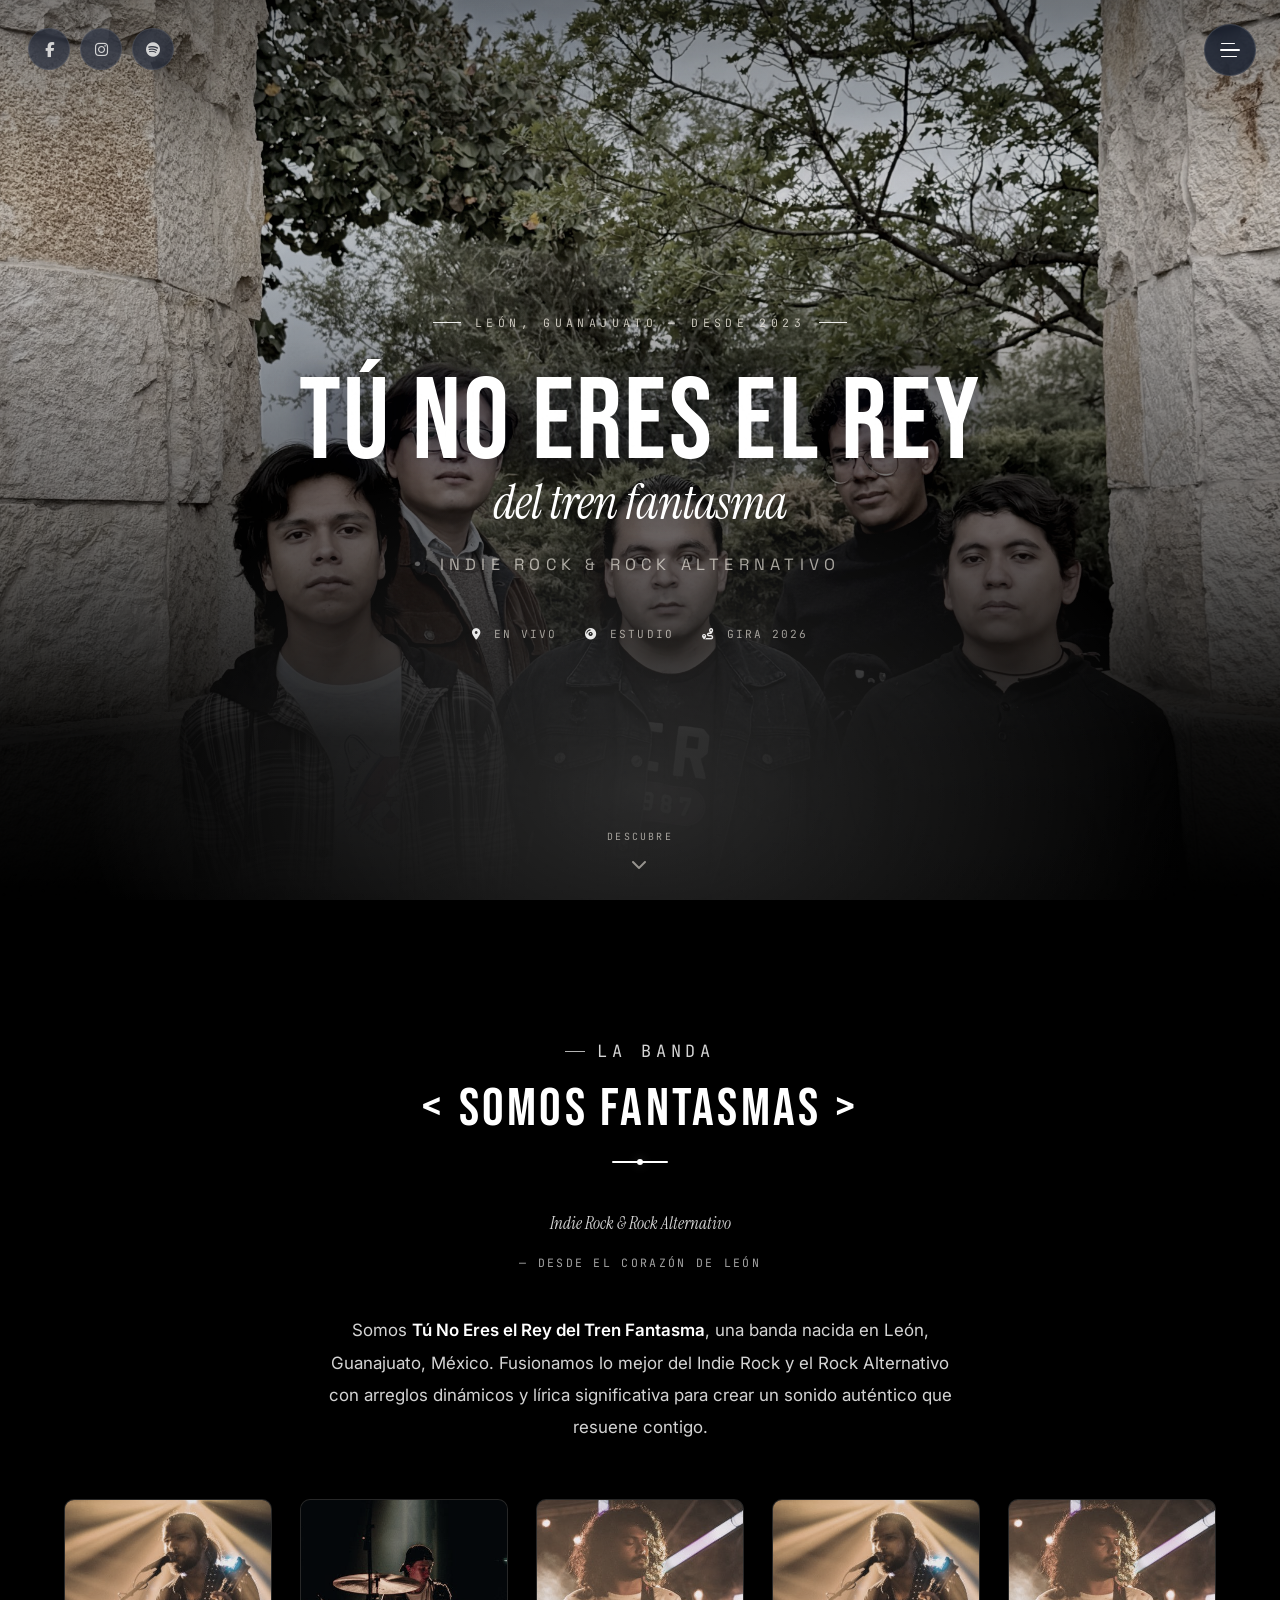
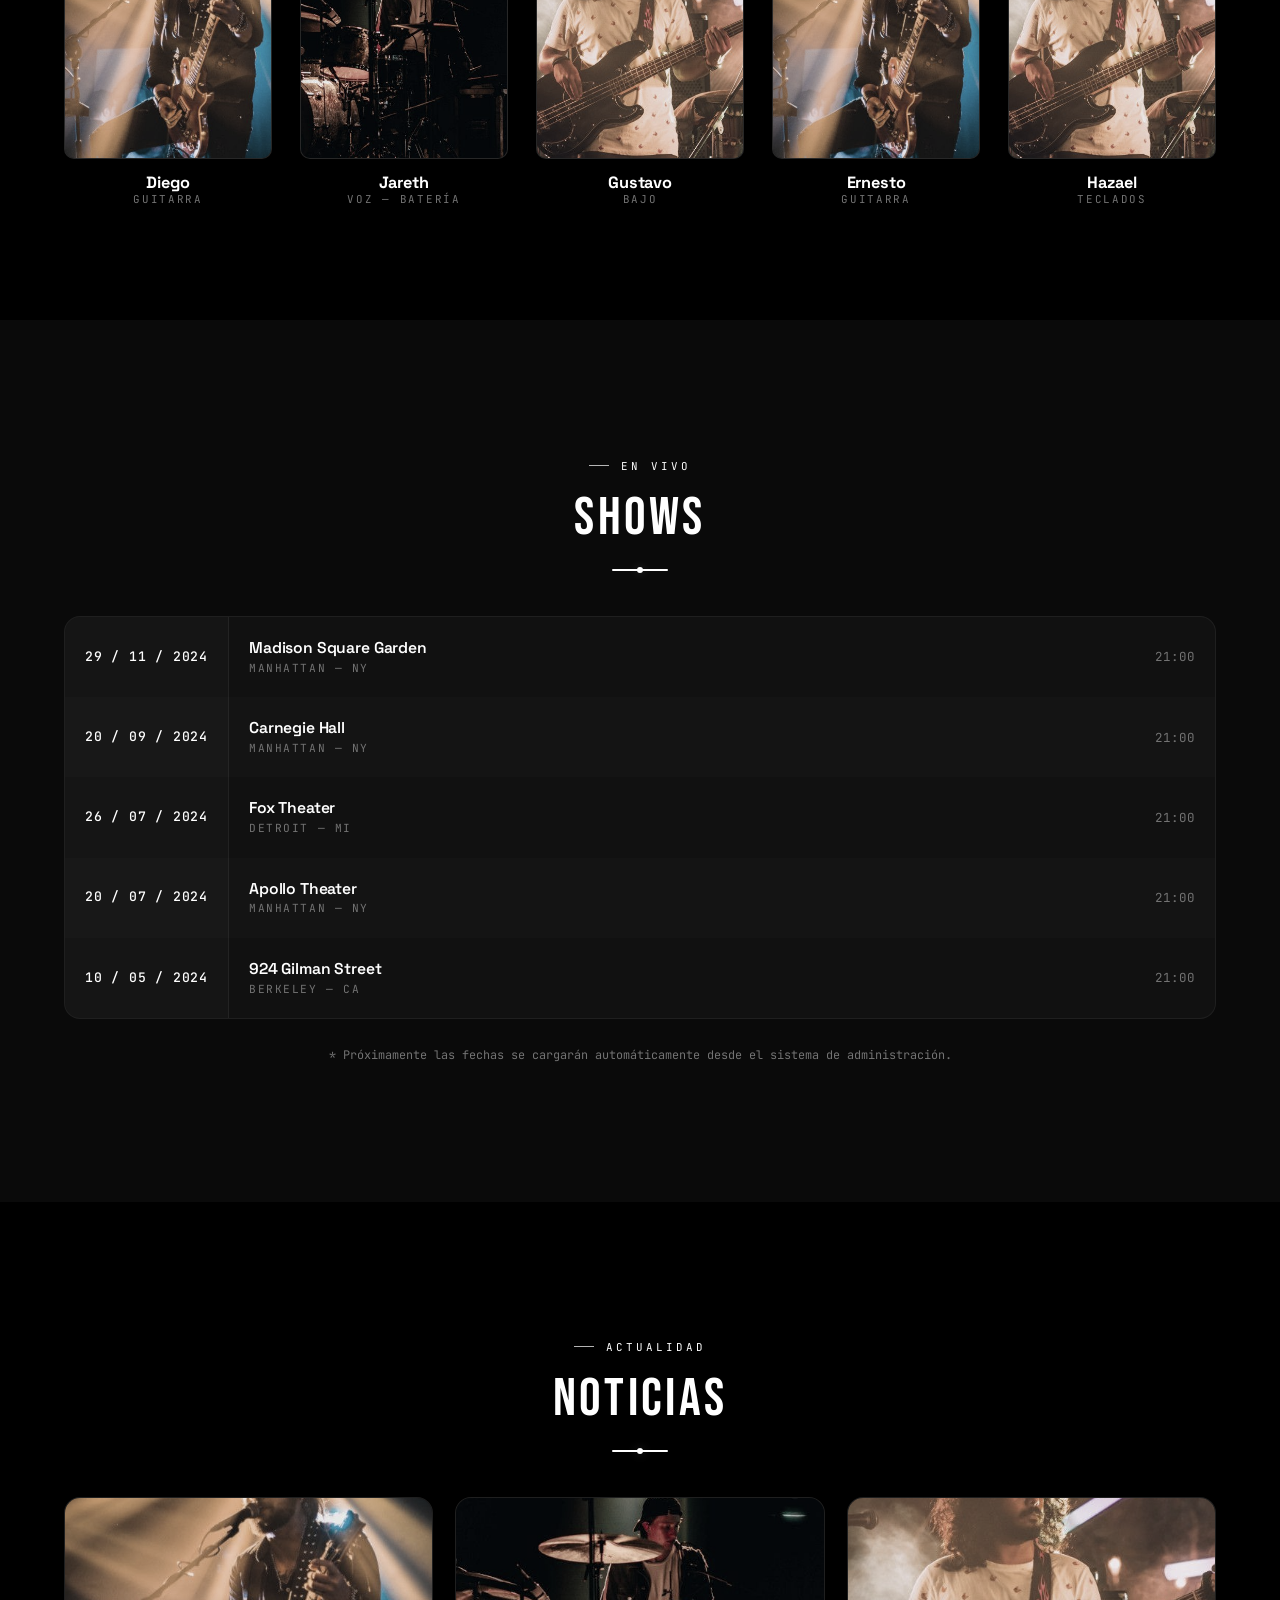
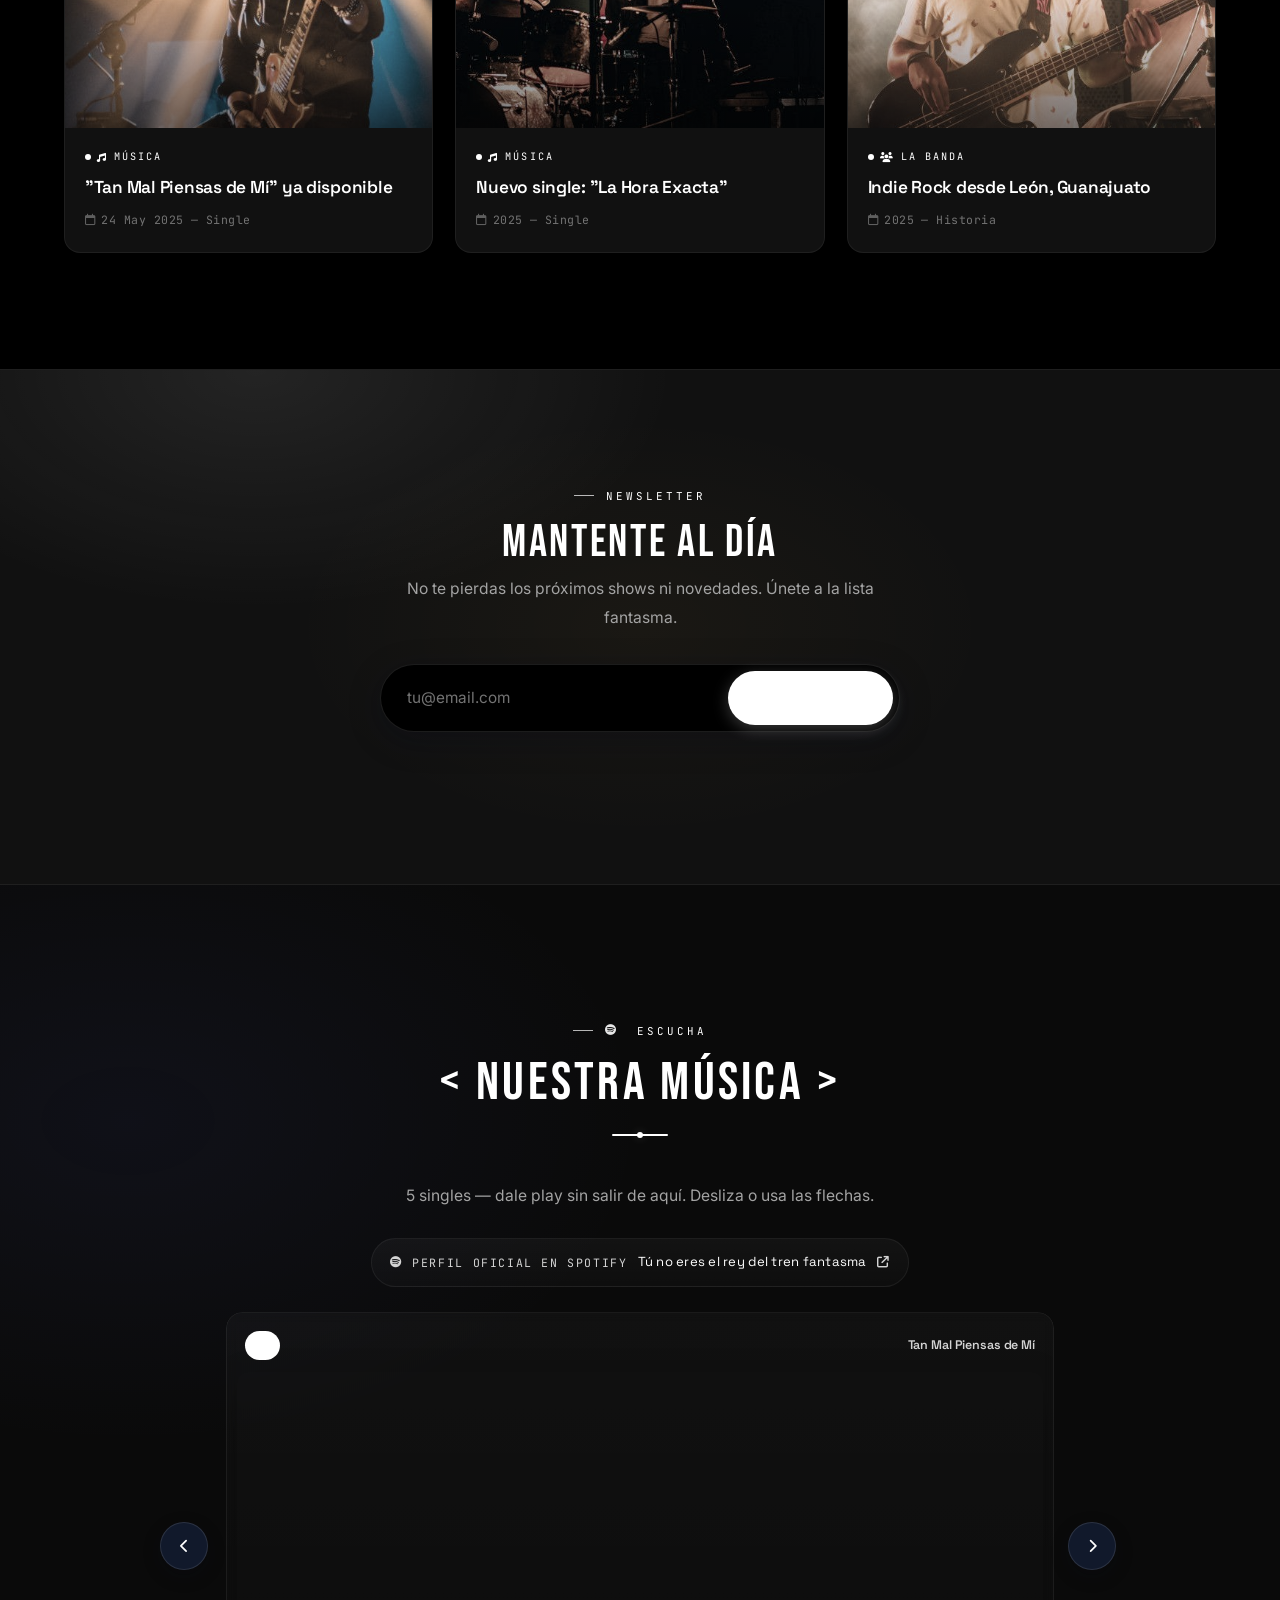
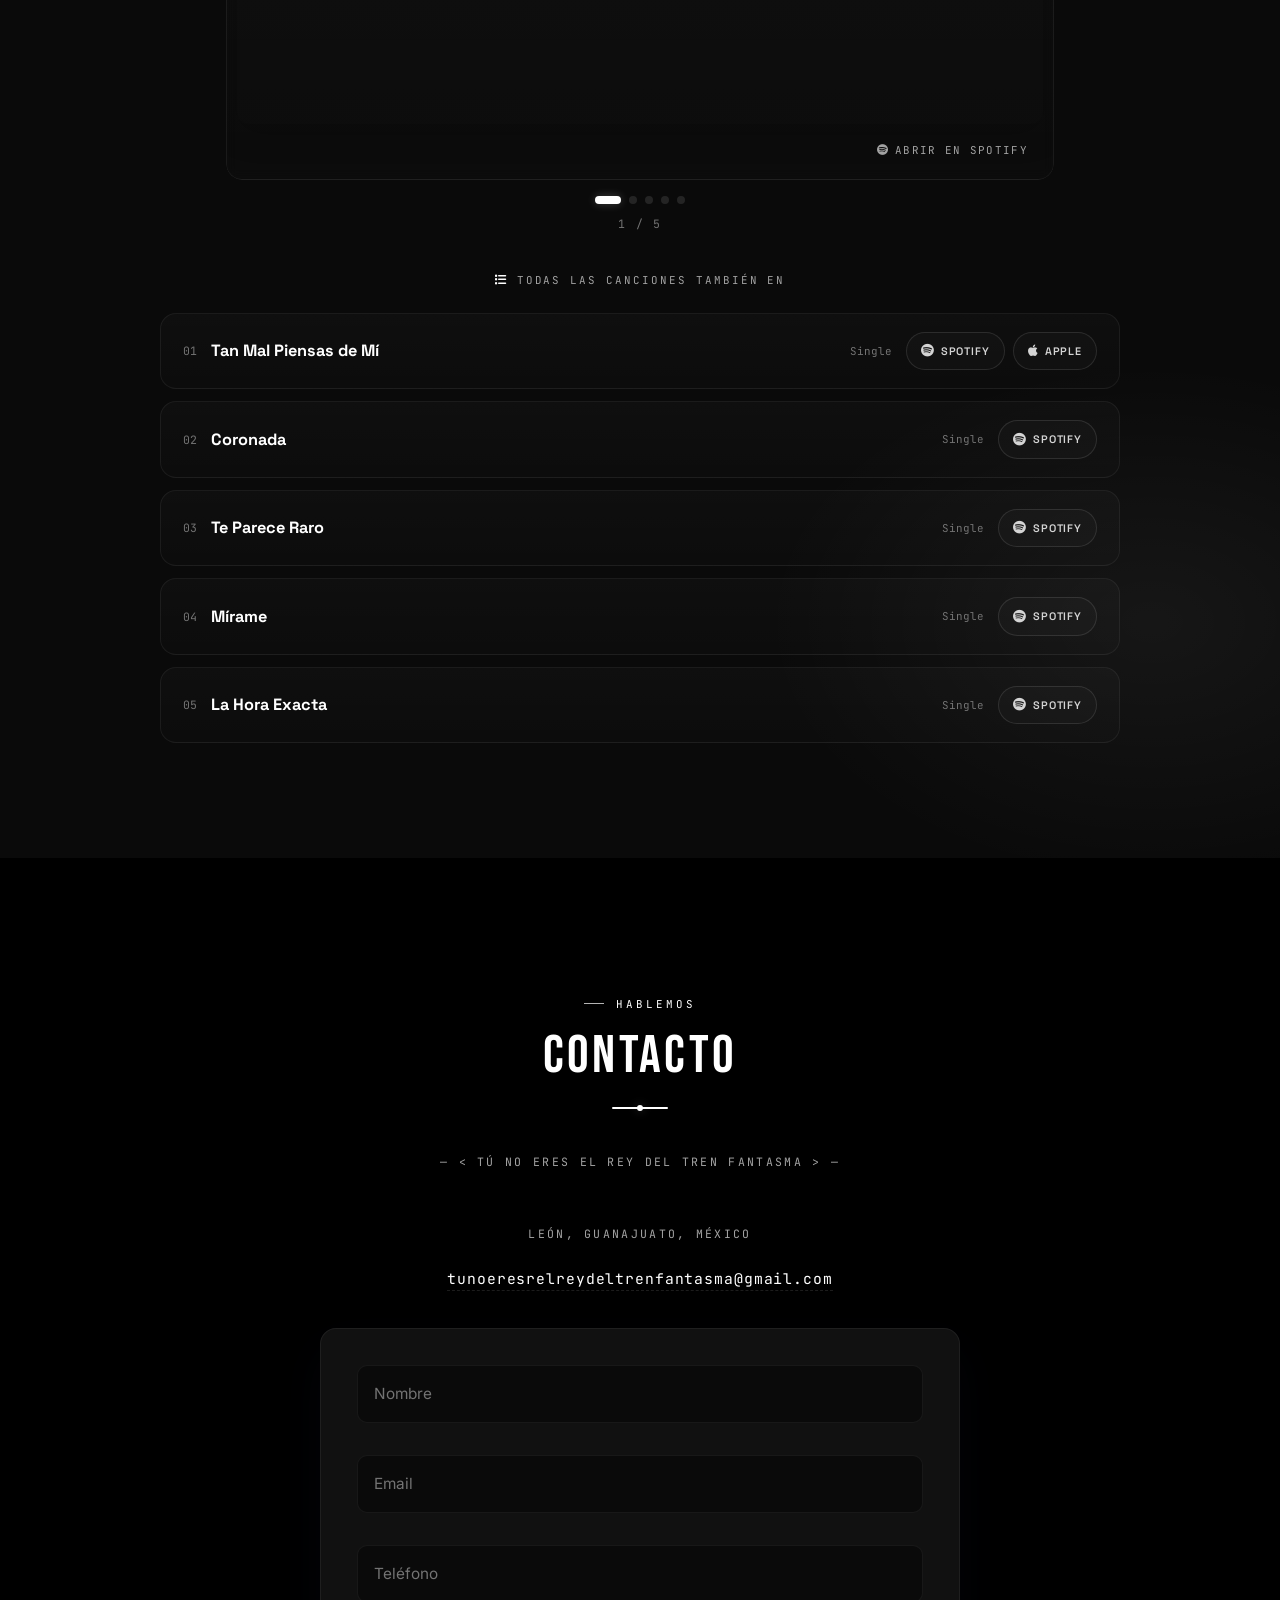
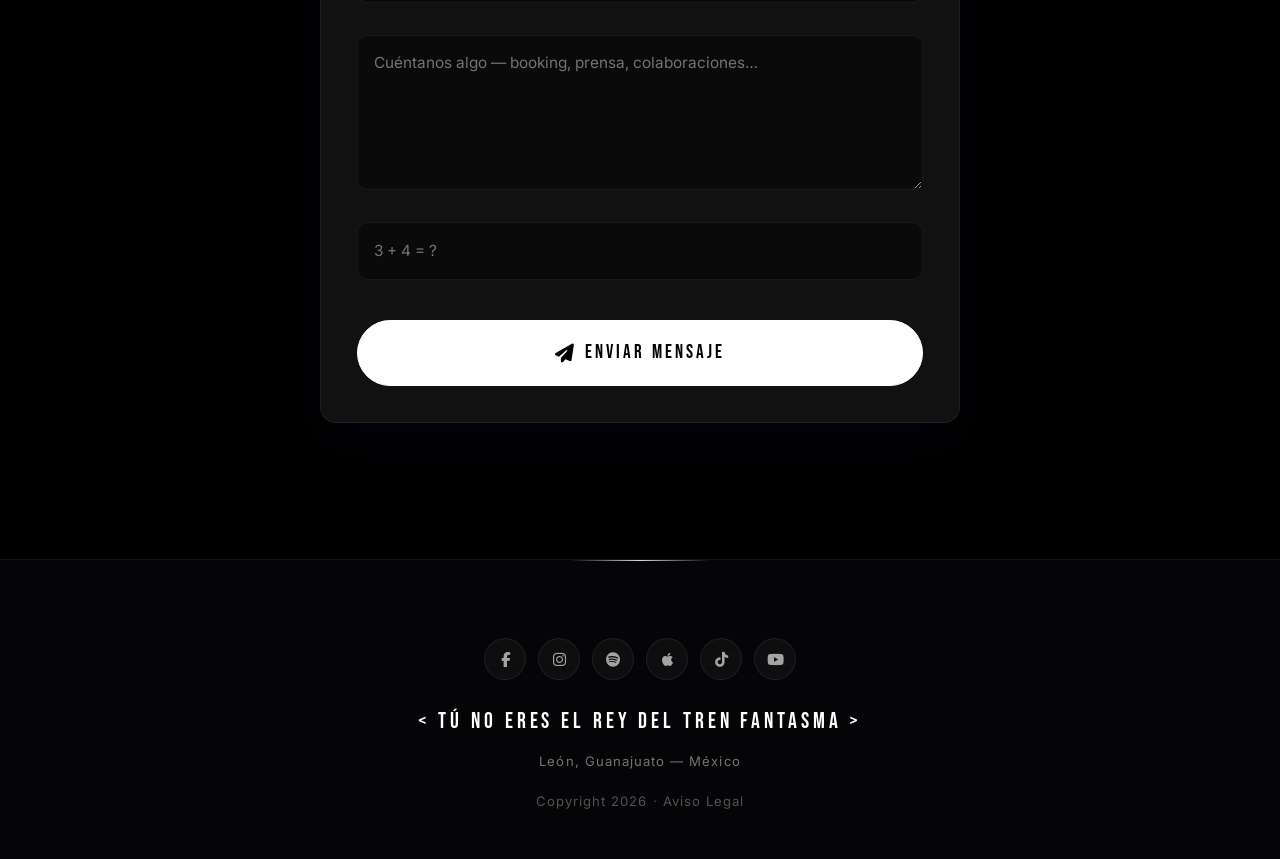
==== index.html @ 27053c36 "show oculto" ====
<!DOCTYPE html>
<html lang="es" dir="ltr">
<head>
  <meta charset="utf-8">
  <title>Tú no eres el rey del tren fantasma — Indie Rock desde León</title>
  <meta name="description" content="Tú no eres el rey del tren fantasma — Indie Rock & Rock Alternativo desde León, Guanajuato. Música, shows y novedades.">
  <meta name="viewport" content="width=device-width, initial-scale=1.0">
  <meta name="robots" content="index, follow">
  <meta name="theme-color" content="#000000">
  <link rel="icon" type="image/svg+xml" href="./img/ghost-white.svg">
  <link rel="icon" type="image/png" sizes="32x32" href="./img/favicon-32x32.png">
  <link rel="icon" type="image/png" sizes="16x16" href="./img/favicon-16x16.png">
  <link rel="shortcut icon" href="./favicon.ico">
  <link rel="apple-touch-icon" href="./img/apple-touch-icon.png">
  <link rel="preconnect" href="https://fonts.googleapis.com">
  <link rel="preconnect" href="https://fonts.gstatic.com" crossorigin>
  <link rel="stylesheet" href="https://cdnjs.cloudflare.com/ajax/libs/font-awesome/6.5.2/css/all.min.css" crossorigin="anonymous" referrerpolicy="no-referrer">
  <link href="https://fonts.googleapis.com/css2?family=Bebas+Neue&family=Instrument+Serif:ital@0;1&family=Inter:wght@300;400;500;600;700&family=JetBrains+Mono:wght@400;500&family=Space+Grotesk:wght@300;400;500;600;700&display=swap" rel="stylesheet">
  <link rel="stylesheet" href="./css/tokens.css?v=4">
  <link rel="stylesheet" href="./css/styles.css?v=4">
</head>

<body>
<noscript>Activa JavaScript para ver esta web.</noscript>

<!-- HERO -->
<section id="hero">
  <div class="share-btn">
    <a href="https://www.facebook.com/61575122611627" class="social-icon" aria-label="Facebook" target="_blank" rel="noopener"><i class="fa-brands fa-facebook-f"></i></a>
    <a href="https://www.instagram.com/tunoereselreydeltrenfantasma/" class="social-icon" aria-label="Instagram" target="_blank" rel="noopener"><i class="fa-brands fa-instagram"></i></a>
    <a href="https://open.spotify.com/intl-es/artist/472rQo5kQXgqW24rT09uQv" class="social-icon" aria-label="Spotify" target="_blank" rel="noopener"><i class="fa-brands fa-spotify"></i></a>
  </div>

  <button class="menu-btn" id="menuBtn" aria-label="Menú">
    <div class="line line1"></div><div class="line line2"></div><div class="line line3"></div>
  </button>

  <a href="#hero" class="nav-item" id="nav1" title="Inicio"><i class="fa-solid fa-house"></i></a>
  <a href="#band" class="nav-item" id="nav2" title="Banda"><i class="fa-solid fa-users"></i></a>
  <a href="#dates" class="nav-item" id="nav3" title="Shows"><i class="fa-solid fa-calendar-days"></i></a>
  <a href="#music" class="nav-item" id="nav4" title="Música"><i class="fa-solid fa-music"></i></a>
  <a href="#blog" class="nav-item" id="nav5" title="Blog"><i class="fa-solid fa-newspaper"></i></a>
  <a href="#contact" class="nav-item" id="nav6" title="Contacto"><i class="fa-solid fa-envelope"></i></a>

  <div class="hero-content">
    <p class="hero-eyebrow">León, Guanajuato — Desde 2023</p>
    <h1>Tú no eres el rey <span>del tren fantasma</span></h1>
    <p class="slogan">Indie Rock & Rock Alternativo</p>
    <div class="hero-meta">
      <span><i class="fa-solid fa-location-dot" style="color:var(--text);margin-right:6px;opacity:.9;"></i> En vivo</span>
      <span><i class="fa-solid fa-compact-disc" style="color:var(--text);margin-right:6px;opacity:.9;"></i> Estudio</span>
      <span><i class="fa-solid fa-route" style="color:var(--text);margin-right:6px;opacity:.9;"></i> Gira 2026</span>
    </div>
  </div>
  <div id="scroll-down"><span id="scrollHint">Descubre</span><i class="fa-solid fa-chevron-down"></i></div>
</section>

<!-- NEXT SHOW -->
<!-- <section id="next-show">
  <div class="container">
    <p class="kicker anim-y" id="showKicker" style="justify-content:center;">Próximamente</p>
    <h2 class="anim-x" id="showTitle" style="text-align:center;">Próximo Show</h2>
    <div class="separator center anim-fade"></div>
    <div class="next-show-card anim-y">
      <p class="next-show-kicker"><i class="fa-solid fa-circle" style="font-size:6px; color:var(--accent);"></i> En vivo — No te lo pierdas</p>
      <p class="next-show-date">29 <small>/ 11</small></p>
      <p class="next-show-venue">Madison Square Garden <span>— Manhattan, NY</span></p>
      <a href="#dates" class="cta-link">Ver todas las fechas <i class="fa-solid fa-arrow-right"></i></a>
    </div>
  </div>
</section> -->

<!-- BANDA -->
<section id="band">
  <div class="container">
    <div class="intro">
      <p class="kicker anim-y" id="bandKicker" style="justify-content:center;">La banda</p>
      <h2 class="anim-x" style="text-align:center;">&lt; Somos Fantasmas &gt;</h2>
      <div class="separator center anim-fade"></div>
      <p class="highlight anim-y">Indie Rock & Rock Alternativo <span>— desde el corazón de León</span></p>
      <p id="bandDesc" class="anim-y" style="text-align:center;max-width:640px;margin:0 auto;">Somos <strong>Tú No Eres el Rey del Tren Fantasma</strong>, una banda nacida en León, Guanajuato, México. Fusionamos lo mejor del Indie Rock y el Rock Alternativo con arreglos dinámicos y lírica significativa para crear un sonido auténtico que resuene contigo.</p>
    </div>
    <div class="member-grid">
      <div class="member-card anim-y" data-href="https://www.instagram.com/tunoereselreydeltrenfantasma/"><div class="img-wrap"><img src="img/guitar-rec.jpg" alt="Diego — Guitarra" loading="lazy"><div class="overlay"><i class="fa-solid fa-arrow-up-right-from-square"></i></div></div><p class="name">Diego</p><p class="role">Guitarra</p></div>
      <div class="member-card anim-y" data-href="https://www.instagram.com/tunoereselreydeltrenfantasma/"><div class="img-wrap"><img src="img/drums-rec.jpg" alt="Jareth — Voz y Batería" loading="lazy"><div class="overlay"><i class="fa-solid fa-arrow-up-right-from-square"></i></div></div><p class="name">Jareth</p><p class="role">Voz — Batería</p></div>
      <div class="member-card anim-y" data-href="https://www.instagram.com/tunoereselreydeltrenfantasma/"><div class="img-wrap"><img src="img/bass-rec.jpg" alt="Gustavo — Bajo" loading="lazy"><div class="overlay"><i class="fa-solid fa-arrow-up-right-from-square"></i></div></div><p class="name">Gustavo</p><p class="role">Bajo</p></div>
      <div class="member-card anim-y" data-href="https://www.instagram.com/tunoereselreydeltrenfantasma/"><div class="img-wrap"><img src="img/guitar-rec.jpg" alt="Ernesto — Guitarra" loading="lazy"><div class="overlay"><i class="fa-solid fa-arrow-up-right-from-square"></i></div></div><p class="name">Ernesto</p><p class="role">Guitarra</p></div>
      <div class="member-card anim-y" data-href="https://www.instagram.com/tunoereselreydeltrenfantasma/"><div class="img-wrap"><img src="img/bass-rec.jpg" alt="Hazael — Teclados" loading="lazy"><div class="overlay"><i class="fa-solid fa-arrow-up-right-from-square"></i></div></div><p class="name">Hazael</p><p class="role">Teclados</p></div>
    </div>
  </div>
</section>

<!-- SHOWS -->
<section id="dates" class="alt">
  <div class="container">
    <p class="kicker anim-y" id="showsKicker" style="justify-content:center;">En vivo</p>
    <h2 class="anim-x" id="showsTitle" style="text-align:center;">Shows</h2>
    <div class="separator center anim-fade"></div>
    <table class="shows-table anim-y"><tbody>
      <tr class="anim-y"><td>29 / 11 / 2024</td><td><span class="venue">Madison Square Garden <small>Manhattan — NY</small></span></td><td>21:00</td></tr>
      <tr class="anim-y"><td>20 / 09 / 2024</td><td><span class="venue">Carnegie Hall <small>Manhattan — NY</small></span></td><td>21:00</td></tr>
      <tr class="anim-y"><td>26 / 07 / 2024</td><td><span class="venue">Fox Theater <small>Detroit — MI</small></span></td><td>21:00</td></tr>
      <tr class="anim-y"><td>20 / 07 / 2024</td><td><span class="venue">Apollo Theater <small>Manhattan — NY</small></span></td><td>21:00</td></tr>
      <tr class="anim-y"><td>10 / 05 / 2024</td><td><span class="venue">924 Gilman Street <small>Berkeley — CA</small></span></td><td>21:00</td></tr>
    </tbody></table>
    <p class="anim-y" id="showsNote" style="font-family:var(--font-mono);font-size:.74rem;color:var(--faint);margin-top:1.6rem;">* Próximamente las fechas se cargarán automáticamente desde el sistema de administración.</p>
  </div>
</section>

<!-- BLOG -->
<section id="blog">
  <div class="container">
    <div class="section-head" style="text-align:center;">
      <p class="kicker anim-y" id="blogKicker" style="justify-content:center;">Actualidad</p>
      <h2 class="anim-x" id="blogTitle">Noticias</h2>
      <div class="separator center anim-fade"></div>
    </div>
    <div class="blog-grid">
      <article class="blog-card anim-y"><div class="img-wrap"><img class="blog-img" src="img/guitar-rec.jpg" alt="Tan Mal Piensas de Mí" loading="lazy"></div><div class="blog-body"><p class="blog-tag"><i class="fa-solid fa-music" style="font-size:9px;"></i> Música</p><h3 class="blog-title">"Tan Mal Piensas de Mí" ya disponible</h3><p class="blog-date"><i class="fa-regular fa-calendar" style="margin-right:6px;"></i>24 May 2025 — Single</p></div></article>
      <article class="blog-card anim-y"><div class="img-wrap"><img class="blog-img" src="img/drums-rec.jpg" alt="La Hora Exacta" loading="lazy"></div><div class="blog-body"><p class="blog-tag"><i class="fa-solid fa-music" style="font-size:9px;"></i> Música</p><h3 class="blog-title">Nuevo single: "La Hora Exacta"</h3><p class="blog-date"><i class="fa-regular fa-calendar" style="margin-right:6px;"></i>2025 — Single</p></div></article>
      <article class="blog-card anim-y"><div class="img-wrap"><img class="blog-img" src="img/bass-rec.jpg" alt="Banda en estudio" loading="lazy"></div><div class="blog-body"><p class="blog-tag"><i class="fa-solid fa-users" style="font-size:10px;"></i> La banda</p><h3 class="blog-title">Indie Rock desde León, Guanajuato</h3><p class="blog-date"><i class="fa-regular fa-calendar" style="margin-right:6px;"></i>2025 — Historia</p></div></article>
    </div>
  </div>
</section>

<!-- NEWSLETTER -->
<section id="newsletter">
  <div class="container">
    <p class="kicker anim-y" id="nlKicker" style="justify-content:center;">Newsletter</p>
    <h2 class="anim-y" id="nlTitle">Mantente al día</h2>
    <p class="sub anim-y" id="nlSub">No te pierdas los próximos shows ni novedades. Únete a la lista fantasma.</p>
    <form class="newsletter-form anim-y" id="newsletterForm" novalidate>
      <input type="email" id="emailNews" placeholder="tu@email.com" required aria-label="Email">
      <button type="submit" id="subBtn"><i class="fa-solid fa-paper-plane" style="margin-right:6px;"></i> Suscribirse</button>
    </form>
    <p id="newsletter-msg" aria-live="polite"></p>
  </div>
</section>

<!-- MÚSICA — CARRUSEL SPOTIFY -->
<section id="music" class="alt">
  <div class="container">
    <p class="kicker anim-y" id="musicKicker" style="justify-content:center;"><i class="fa-brands fa-spotify" style="margin-right:6px;"></i> Escucha</p>
    <h2 class="anim-x" id="musicTitle">&lt; Nuestra Música &gt;</h2>
    <div class="separator center anim-fade"></div>
    <p class="anim-y" id="musicIntro" style="max-width:560px;margin:0 auto 1.2rem;text-align:center;color:var(--muted);font-size:.98rem;">5 singles — dale play sin salir de aquí. Desliza o usa las flechas.</p>

    <a href="https://open.spotify.com/intl-es/artist/472rQo5kQXgqW24rT09uQv" target="_blank" rel="noopener" class="spotify-profile-link anim-y">
      <i class="fa-brands fa-spotify"></i> Perfil oficial en Spotify
      <span id="spotifyProfileName">Tú no eres el rey del tren fantasma</span>
      <i class="fa-solid fa-arrow-up-right-from-square"></i>
    </a>

    <div class="carousel-wrap anim-y" id="songCarousel">
      <button class="carousel-btn prev" aria-label="Anterior" id="carouselPrev"><i class="fa-solid fa-chevron-left"></i></button>
      <div class="carousel-viewport" id="carouselViewport">
        <div class="carousel-track" id="carouselTrack">
          <!-- 1 — Tan Mal Piensas de Mí -->
          <div class="carousel-slide">
            <div class="spotify-card">
              <div class="spotify-head"><span class="spotify-badge">01</span><span class="spotify-title">Tan Mal Piensas de Mí</span></div>
              <iframe style="border-radius:12px" src="https://open.spotify.com/embed/track/7i4JDI1V1LfPfxUQpOCtKz?utm_source=generator&theme=0" width="100%" height="352" frameborder="0" allow="autoplay; clipboard-write; encrypted-media; fullscreen; picture-in-picture" loading="lazy" title="Tan Mal Piensas de Mí"></iframe>
              <div class="carousel-actions"><a href="https://open.spotify.com/intl-es/track/7i4JDI1V1LfPfxUQpOCtKz" target="_blank" rel="noopener"><i class="fa-brands fa-spotify"></i> Abrir en Spotify</a></div>
            </div>
          </div>
          <!-- 2 — Coronada -->
          <div class="carousel-slide">
            <div class="spotify-card">
              <div class="spotify-head"><span class="spotify-badge">02</span><span class="spotify-title">Coronada</span></div>
              <iframe style="border-radius:12px" src="https://open.spotify.com/embed/track/4z1wmFcI3hTqg0OFUSeOoU?utm_source=generator&theme=0" width="100%" height="352" frameborder="0" allow="autoplay; clipboard-write; encrypted-media; fullscreen; picture-in-picture" loading="lazy" title="Coronada"></iframe>
              <div class="carousel-actions"><a href="https://open.spotify.com/intl-es/track/4z1wmFcI3hTqg0OFUSeOoU" target="_blank" rel="noopener"><i class="fa-brands fa-spotify"></i> Abrir en Spotify</a></div>
            </div>
          </div>
          <!-- 3 — Te Parece Raro -->
          <div class="carousel-slide">
            <div class="spotify-card">
              <div class="spotify-head"><span class="spotify-badge">03</span><span class="spotify-title">Te Parece Raro</span></div>
              <iframe style="border-radius:12px" src="https://open.spotify.com/embed/track/1wjVO7KcN1hjE86OlmxK2H?utm_source=generator&theme=0" width="100%" height="352" frameborder="0" allow="autoplay; clipboard-write; encrypted-media; fullscreen; picture-in-picture" loading="lazy" title="Te Parece Raro"></iframe>
              <div class="carousel-actions"><a href="https://open.spotify.com/intl-es/track/1wjVO7KcN1hjE86OlmxK2H" target="_blank" rel="noopener"><i class="fa-brands fa-spotify"></i> Abrir en Spotify</a></div>
            </div>
          </div>
          <!-- 4 — Mírame -->
          <div class="carousel-slide">
            <div class="spotify-card">
              <div class="spotify-head"><span class="spotify-badge">04</span><span class="spotify-title">Mírame</span></div>
              <iframe style="border-radius:12px" src="https://open.spotify.com/embed/track/1DyihYXsKBKQR18EQFzlcm?utm_source=generator&theme=0" width="100%" height="352" frameborder="0" allow="autoplay; clipboard-write; encrypted-media; fullscreen; picture-in-picture" loading="lazy" title="Mírame"></iframe>
              <div class="carousel-actions"><a href="https://open.spotify.com/intl-es/track/1DyihYXsKBKQR18EQFzlcm" target="_blank" rel="noopener"><i class="fa-brands fa-spotify"></i> Abrir en Spotify</a></div>
            </div>
          </div>
          <!-- 5 — La Hora Exacta -->
          <div class="carousel-slide">
            <div class="spotify-card">
              <div class="spotify-head"><span class="spotify-badge">05</span><span class="spotify-title">La Hora Exacta</span></div>
              <iframe style="border-radius:12px" src="https://open.spotify.com/embed/track/6njDJbAuq4TDwRxmOo3rlm?utm_source=generator&theme=0" width="100%" height="352" frameborder="0" allow="autoplay; clipboard-write; encrypted-media; fullscreen; picture-in-picture" loading="lazy" title="La Hora Exacta"></iframe>
              <div class="carousel-actions"><a href="https://open.spotify.com/intl-es/track/6njDJbAuq4TDwRxmOo3rlm" target="_blank" rel="noopener"><i class="fa-brands fa-spotify"></i> Abrir en Spotify</a></div>
            </div>
          </div>
        </div>
      </div>
      <button class="carousel-btn next" aria-label="Siguiente" id="carouselNext"><i class="fa-solid fa-chevron-right"></i></button>
    </div>

    <div class="carousel-dots" id="carouselDots" aria-label="Paginación carrusel"></div>
    <div class="carousel-count" id="carouselCount">1 / 5</div>

    <div class="stream-wrap anim-y" style="margin-top:2rem;">
      <p class="stream-label" id="musicAlsoIn"><i class="fa-solid fa-list"></i> Todas las canciones también en</p>
      <ul class="stream-grid">
        <li><span class="stream-num">01</span><strong class="stream-title">Tan Mal Piensas de Mí</strong><span class="stream-meta">Single</span><span class="stream-platforms"><a href="https://open.spotify.com/intl-es/track/7i4JDI1V1LfPfxUQpOCtKz" target="_blank" rel="noopener"><i class="fa-brands fa-spotify"></i> Spotify</a><a href="https://music.apple.com/mx/song/tan-mal-piensas-de-m%C3%AD/1814512073" target="_blank" rel="noopener"><i class="fa-brands fa-apple"></i> Apple</a></span></li>
        <li><span class="stream-num">02</span><strong class="stream-title">Coronada</strong><span class="stream-meta">Single</span><span class="stream-platforms"><a href="https://open.spotify.com/intl-es/track/4z1wmFcI3hTqg0OFUSeOoU" target="_blank" rel="noopener"><i class="fa-brands fa-spotify"></i> Spotify</a></span></li>
        <li><span class="stream-num">03</span><strong class="stream-title">Te Parece Raro</strong><span class="stream-meta">Single</span><span class="stream-platforms"><a href="https://open.spotify.com/intl-es/track/1wjVO7KcN1hjE86OlmxK2H" target="_blank" rel="noopener"><i class="fa-brands fa-spotify"></i> Spotify</a></span></li>
        <li><span class="stream-num">04</span><strong class="stream-title">Mírame</strong><span class="stream-meta">Single</span><span class="stream-platforms"><a href="https://open.spotify.com/intl-es/track/1DyihYXsKBKQR18EQFzlcm" target="_blank" rel="noopener"><i class="fa-brands fa-spotify"></i> Spotify</a></span></li>
        <li><span class="stream-num">05</span><strong class="stream-title">La Hora Exacta</strong><span class="stream-meta">Single</span><span class="stream-platforms"><a href="https://open.spotify.com/intl-es/track/6njDJbAuq4TDwRxmOo3rlm" target="_blank" rel="noopener"><i class="fa-brands fa-spotify"></i> Spotify</a></span></li>
      </ul>
    </div>
  </div>
</section>

<!-- CONTACTO -->
<section id="contact">
  <div class="container">
    <div class="section-head" style="text-align:center;">
      <p class="kicker anim-y" id="contactKicker" style="justify-content:center;">Hablemos</p>
      <h2 class="anim-x" id="contactTitle">Contacto</h2>
      <div class="separator center anim-fade"></div>
      <p class="highlight anim-y" style="margin-bottom:1rem;"><span id="contactHl">— &lt; Tú no eres el rey del tren fantasma &gt; —</span><br><span id="contactCity">León, Guanajuato, México</span></p>
      <p id="insertMail" class="anim-y"></p>
    </div>
    <form class="contact-form anim-y" id="contactForm" novalidate>
      <input type="text" id="nom" placeholder="Nombre" required autocomplete="name"><p class="help-text" id="helpNom"></p>
      <input type="email" id="mail" placeholder="Email" required autocomplete="email"><p class="help-text" id="helpMail"></p>
      <input type="text" id="telephone" placeholder="Teléfono" autocomplete="tel"><p class="help-text" id="helpTel"></p>
      <textarea id="message" rows="5" placeholder="Cuéntanos algo — booking, prensa, colaboraciones…"></textarea><p class="help-text" id="helpMessage"></p>
      <input type="number" id="checkRobot" placeholder="3 + 4 = ?" aria-label="Anti-robot" inputmode="numeric"><p class="help-text" id="helpRobot"></p>
      <button type="submit" class="btn-submit" id="contactSubmit"><i class="fa-solid fa-paper-plane" style="margin-right:8px;"></i> Enviar mensaje</button>
    </form>
    <p id="form-response" aria-live="polite"></p>
  </div>
</section>

<!-- FOOTER -->
<footer>
  <div class="footer-socials">
    <a href="https://www.facebook.com/61575122611627" class="social-icon" aria-label="Facebook" target="_blank" rel="noopener"><i class="fa-brands fa-facebook-f"></i></a>
    <a href="https://www.instagram.com/tunoereselreydeltrenfantasma/" class="social-icon" aria-label="Instagram" target="_blank" rel="noopener"><i class="fa-brands fa-instagram"></i></a>
    <a href="https://open.spotify.com/intl-es/artist/472rQo5kQXgqW24rT09uQv" class="social-icon" aria-label="Spotify" target="_blank" rel="noopener"><i class="fa-brands fa-spotify"></i></a>
    <a href="https://music.apple.com/mx/artist/t%C3%BA-no-eres-el-rey-del-tren-fantasma/1814511769" class="social-icon" aria-label="Apple Music" target="_blank" rel="noopener"><i class="fa-brands fa-apple"></i></a>
    <a href="https://www.tiktok.com/@elreydeltrenfantasma" class="social-icon" aria-label="TikTok" target="_blank" rel="noopener"><i class="fa-brands fa-tiktok"></i></a>
    <a href="https://www.youtube.com/channel/UC4h9_cWeI7jvSRNLXDt4Tlg" class="social-icon" aria-label="YouTube" target="_blank" rel="noopener"><i class="fa-brands fa-youtube"></i></a>
  </div>
  <p class="band-name" id="footBand">&lt; Tú no eres el rey del tren fantasma &gt;</p>
  <p id="footCity">León, Guanajuato — México</p>
  <p id="footLegal" style="margin-top:1rem;opacity:.7;">Copyright 2026 · Aviso Legal</p>
</footer>

<div id="up-arrow" role="button" aria-label="Volver arriba" tabindex="0"><i class="fa-solid fa-chevron-up"></i></div>

  <!-- Config API desacoplada (GitHub Pages -> back .NET) v2 -->
  <script src="./js/config.js?v=2"></script>
  <script src="./js/utils/dom.js?v=4"></script>
  <script src="./js/services/api.js?v=4"></script>
  <script src="./js/app.api.js?v=5"></script>
  <script src="./js/ui/menu.js?v=5"></script>
  <script src="./js/ui/scroll.js?v=5"></script>
  <script src="./js/ui/carousel.js?v=5"></script>
  <script src="./js/forms/newsletter.js?v=5"></script>
  <script src="./js/forms/contact.js?v=5"></script>
</body>
</html>
---- css/tokens.css ----
/* Paleta única del sitio — monocromo negro / blanco / gris.
   Para cambiar un color, editar solo aquí. */
:root {
  --bg: #000000;
  --bg-soft: #0a0a0a;
  --surface: #111111;
  --surface-2: #1a1a1a;
  --surface-3: #242424;
  --line: rgba(255, 255, 255, .08);
  --line-strong: rgba(255, 255, 255, .16);
  --text: #ffffff;
  --text-soft: #d4d4d4;
  --muted: #a3a3a3;
  --faint: #737373;
  --accent: #ffffff;
  --accent-2: #e5e5e5;
  --accent-3: #a3a3a3;
  --accent-glow: rgba(255, 255, 255, .22);
  --accent-soft: rgba(255, 255, 255, .08);
}
---- css/styles.css ----
/* EL REY DEL TREN FANTASMA — Monocromo 2026 v4
   Concepto: negro / blanco / gris. Paleta única en ./tokens.css. */
@import url("./tokens.css");

/* ---------- RESET ---------- */
*, ::before, ::after { box-sizing: border-box; padding: 0; margin: 0; }
html { scroll-behavior: smooth; scrollbar-width: thin; scrollbar-color: #525252 #000000; }
::-webkit-scrollbar { width: 8px; height: 8px; }
::-webkit-scrollbar-track { background: #000000; }
::-webkit-scrollbar-thumb { background: #262626; border-radius: 999px; }
::-webkit-scrollbar-thumb:hover { background: #525252; }
::selection { background: #ffffff; color: #000000; }
a { text-decoration: none; color: inherit; }
img { display: block; max-width: 100%; }
button, input, textarea { font: inherit; }

:root {
  /* superficies — casi negro, tinte azul mínimo */
  --bg:            #000000;
  --bg-soft:       #0a0a0a;
  --surface:       #111111;
  --surface-2:     #1a1a1a;
  --surface-3:     #242424;
  --line:          rgba(255,255,255,.06);
  --line-strong:   rgba(255,255,255,.11);
  /* texto — blanco cálido neutro, sin matiz azul */
  --text:          #ffffff;
  --text-soft:     #d4d4d4;
  --muted:         #a3a3a3;
  --faint:         #737373;
  /* acentos — uso limitado a 10-12% de la UI (accesible y no chillón) */
  --accent:        #ffffff;   /* cta principal mono */
  --accent-2:      #e5e5e5;   /* hover */
  --accent-3:      #a3a3a3;   /* detalle */
  --accent-glow:   rgba(255,255,255,.22);
  --accent-soft:   rgba(255,255,255,.08);
  /* tipografía */
  --font-display:  'Bebas Neue', sans-serif;
  --font-heading:  'Space Grotesk', sans-serif;
  --font-body:     'Inter', system-ui, -apple-system, sans-serif;
  --font-mono:     'JetBrains Mono', monospace;
  --font-serif:    'Instrument Serif', Georgia, serif;
  /* layout */
  --max-w:         1180px;
  --radius:        16px;
  --radius-sm:     10px;
  --radius-pill:   999px;
  /* hero background — controlable desde /admin/settings */
  --hero-zoom:     1.02;
  --hero-x:        50%;
  --hero-y:        53%;
}

/* ---------- BASE ---------- */
body {
  font-family: var(--font-body);
  font-size: 16px;
  font-weight: 400;
  line-height: 1.7;
  color: var(--text);
  background: var(--bg);
  -webkit-font-smoothing: antialiased;
  text-rendering: optimizeLegibility;
  overflow-x: hidden;
}

/* grano sutil */
body::before {
  content: '';
  position: fixed;
  inset: 0;
  pointer-events: none;
  opacity: .022;
  z-index: 9999;
  background-image: url("data:image/svg+xml,%3Csvg viewBox='0 0 256 256' xmlns='http://www.w3.org/2000/svg'%3E%3Cfilter id='noise'%3E%3CfeTurbulence type='fractalNoise' baseFrequency='0.9'/%3E%3C/filter%3E%3Crect width='100%25' height='100%25' filter='url(%23noise)' opacity='0.4'/%3E%3C/svg%3E");
}
body::after {
  content: '';
  position: fixed;
  inset: 0;
  pointer-events: none;
  z-index: -1;
  background:
    radial-gradient(ellipse 1200px 700px at 15% 10%, rgba(110,124,255,.06), transparent 60%),
    radial-gradient(ellipse 900px 600px at 85% 90%, rgba(255,255,255,.05), transparent 60%),
    radial-gradient(ellipse 800px 500px at 50% 50%, transparent, transparent 70%);
}

h1, h2, h3 { text-wrap: balance; }
h1 {
  font-family: var(--font-display);
  font-size: clamp(2.8rem, 9vw, 7.2rem);
  line-height: .9;
  letter-spacing: .02em;
  text-transform: uppercase;
  font-weight: 400;
  color: var(--text);
  text-shadow: 0 2px 30px rgba(8,12,28,.6);
}
h2 {
  font-family: var(--font-display);
  font-size: clamp(2rem, 5.5vw, 3.4rem);
  line-height: .95;
  letter-spacing: .06em;
  text-transform: uppercase;
  font-weight: 400;
  color: var(--text);
}
h2 em, h1 em {
  font-family: var(--font-serif);
  font-style: italic;
  font-weight: 400;
  text-transform: none;
  letter-spacing: -.01em;
  color: var(--text);
}
h3 {
  font-family: var(--font-heading);
  font-size: 1.15rem;
  font-weight: 600;
  letter-spacing: -.01em;
  line-height: 1.3;
}
p { color: var(--muted); line-height: 1.85; margin: 1.25rem 0; font-size: 1.02rem; }
p strong { color: var(--text); font-weight: 600; }

/* contenedor simétrico */
section {
  position: relative;
  padding: clamp(72px, 9vw, 128px) clamp(20px, 6vw, 64px);
  background: var(--bg);
  overflow: hidden;
}
section.alt { background: var(--bg-soft); }
.container {
  width: 100%;
  max-width: var(--max-w);
  margin: 0 auto;
}

/* separadores — mono + trazo gris */
.separator {
  width: 56px;
  height: 2px;
  background: var(--accent);
  margin: 1.6rem 0 2.8rem;
  border-radius: 999px;
  position: relative;
}
.separator::after {
  content: '';
  position: absolute;
  left: 64px;
  top: 50%;
  transform: translateY(-50%);
  width: 32px;
  height: 1px;
  background: var(--line-strong);
}
.separator.center { margin: 1.6rem auto 2.8rem; }
.separator.center::after { display: none; }
.separator.center::before {
  content: '';
  position: absolute;
  top: 50%;
  left: 50%;
  transform: translate(-50%, -50%);
  width: 6px;
  height: 6px;
  border-radius: 50%;
  background: var(--accent);
  box-shadow: 0 0 10px var(--accent-glow);
}

/* kicker / eyebrow — texto solo blanco/negro, línea gris en pseudo */
.kicker {
  font-family: var(--font-mono);
  font-size: .68rem;
  letter-spacing: .28em;
  text-transform: uppercase;
  color: var(--text);
  display: inline-flex;
  align-items: center;
  gap: 12px;
  margin-bottom: 1rem;
}
.kicker::before {
  content: '';
  width: 20px;
  height: 1px;
  background: var(--accent);
  opacity: .7;
}
.kicker i { font-size: 11px; opacity: .9; }

.highlight {
  font-family: var(--font-serif);
  font-size: clamp(1.35rem, 2.6vw, 1.85rem);
  font-style: italic;
  font-weight: 400;
  color: var(--text);
  text-align: center;
  line-height: 1.45;
  max-width: 760px;
  margin: 2.5rem auto;
}
.highlight span {
  font-family: var(--font-mono);
  font-style: normal;
  font-size: .72rem;
  letter-spacing: .2em;
  text-transform: uppercase;
  color: var(--muted);
  display: block;
  margin-top: .8rem;
}

.cta-link {
  display: inline-flex;
  align-items: center;
  gap: 10px;
  font-family: var(--font-mono);
  font-size: .74rem;
  letter-spacing: .18em;
  text-transform: uppercase;
  color: var(--text);
  border: 1px solid var(--line-strong);
  padding: 12px 20px;
  border-radius: var(--radius-pill);
  transition: all 320ms cubic-bezier(.16,1,.3,1);
  background: rgba(255,255,255,.02);
}
.cta-link:hover {
  background: var(--text);
  color: var(--bg);
  border-color: var(--text);
  gap: 16px;
  transform: translateY(-1px);
}
.cta-link i { transition: transform 320ms; font-size: 12px; }
.cta-link:hover i { transform: translateX(3px); }

/* ---------- NAVIGATION ---------- */
.share-btn {
  position: absolute;
  top: 28px;
  left: 28px;
  display: flex;
  gap: 10px;
  z-index: 10;
}
.social-icon {
  display: flex;
  align-items: center;
  justify-content: center;
  width: 42px;
  height: 42px;
  border: 1px solid rgba(255,255,255,.10);
  border-radius: 50%;
  cursor: pointer;
  transition: all 280ms cubic-bezier(.16,1,.3,1);
  backdrop-filter: blur(12px);
  background: rgba(22,33,58,.55);
  color: var(--text-soft);
  text-decoration: none;
}
.social-icon i { font-size: 15px; line-height: 1; }
.social-icon:hover {
  border-color: rgba(255,255,255,.22);
  background: var(--text);
  color: var(--bg);
  transform: translateY(-2px);
  box-shadow: 0 8px 20px rgba(0,0,0,.25);
}
/* footer usa mismo componente pero sobre fondo más oscuro */
footer .social-icon { background: rgba(255,255,255,.04); border-color: rgba(255,255,255,.08); color: var(--muted); }
footer .social-icon:hover { background: var(--accent); border-color: var(--accent); color: #000; }

.menu-btn {
  position: fixed;
  top: 24px;
  right: 24px;
  width: 52px;
  height: 52px;
  border: 1px solid rgba(255,255,255,.12);
  border-radius: 50%;
  display: flex;
  flex-direction: column;
  justify-content: center;
  align-items: center;
  gap: 5px;
  cursor: pointer;
  z-index: 100;
  background: rgba(18,27,46,.78);
  backdrop-filter: blur(16px) saturate(1.2);
  transition: all 280ms;
}
.menu-btn:hover {
  background: rgba(255,255,255,.08);
  border-color: rgba(255,255,255,.22);
  transform: scale(1.04);
}
.menu-btn .line {
  width: 20px;
  height: 1.5px;
  background: var(--text);
  border-radius: 999px;
  transform-origin: center;
  transition: transform 320ms cubic-bezier(.16,1,.3,1), opacity 220ms, width 220ms;
}
.menu-btn .line1 { width: 14px; align-self: flex-start; margin-left: 16px; }
.menu-btn .line3 { width: 16px; align-self: flex-start; margin-left: 16px; }
.menu-btn:hover .line1 { width: 20px; }
.menu-btn:hover .line3 { width: 20px; }
.menu-btn.active .line1 { transform: translateY(6.5px) rotate(45deg); width: 20px; margin-left: 0; align-self: center; }
.menu-btn.active .line2 { transform: scaleX(0); opacity: 0; }
.menu-btn.active .line3 { transform: translateY(-6.5px) rotate(-45deg); width: 20px; margin-left: 0; align-self: center; }
.menu-btn.active { background: var(--text); border-color: var(--text); }
.menu-btn.active .line { background: var(--bg); }

.nav-item {
  position: fixed;
  top: 24px;
  right: 24px;
  width: 52px;
  height: 52px;
  border: 1px solid rgba(255,255,255,.09);
  border-radius: 50%;
  display: flex;
  align-items: center;
  justify-content: center;
  cursor: pointer;
  background: rgba(22,33,58,.94);
  backdrop-filter: blur(16px);
  opacity: 0;
  z-index: -1;
  transform: translateY(0);
  transition: opacity 280ms, transform 420ms cubic-bezier(.16,1,.3,1), background 200ms, border-color 200ms;
  color: var(--text);
}
.nav-item i { font-size: 16px; transition: color 200ms; }
.nav-item:hover { background: var(--accent); border-color: var(--accent); color: #000; transform: translateY(var(--ty,0)) scale(1.04); }
.nav-item::after {
  content: attr(title);
  position: absolute;
  right: 64px;
  top: 50%;
  transform: translateY(-50%) translateX(6px);
  font-family: var(--font-mono);
  font-size: .68rem;
  letter-spacing: .14em;
  text-transform: uppercase;
  color: var(--text);
  background: var(--surface-3);
  border: 1px solid var(--line);
  padding: 6px 10px;
  border-radius: 999px;
  white-space: nowrap;
  opacity: 0;
  pointer-events: none;
  transition: opacity 200ms, transform 200ms;
}
.nav-item:hover::after { opacity: 1; transform: translateY(-50%) translateX(0); }
.nav-item.v1 { opacity:1; transform:translateY(68px);  z-index:99; transition-delay: 40ms; --ty:68px; }
.nav-item.v2 { opacity:1; transform:translateY(136px); z-index:99; transition-delay: 70ms; --ty:136px; }
.nav-item.v3 { opacity:1; transform:translateY(204px); z-index:99; transition-delay:100ms; --ty:204px; }
.nav-item.v4 { opacity:1; transform:translateY(272px); z-index:99; transition-delay:130ms; --ty:272px; }
.nav-item.v5 { opacity:1; transform:translateY(340px); z-index:99; transition-delay:160ms; --ty:340px; }
.nav-item.v6 { opacity:1; transform:translateY(408px); z-index:99; transition-delay:190ms; --ty:408px; }

/* ---------- HERO ---------- */
#hero {
  position: relative;
  min-height: 100svh;
  max-height: 100svh;
  display: flex;
  align-items: center;
  justify-content: center;
  padding: 0;
  background: var(--bg);
  overflow: hidden;
}
#hero::before {
  content: '';
  position: absolute;
  inset: 0;
  background-image: var(--hero-img, url('../img/IMG_1782.webp'));
  background-position: var(--hero-x, 50%) var(--hero-y, 53%);
  background-size: cover;
  background-repeat: no-repeat;
  filter: grayscale(.55) contrast(1.02) brightness(.96);
  transform: scale(var(--hero-zoom, 1.02));
}
#hero::after {
  content: '';
  position: absolute;
  inset: 0;
  background:
    radial-gradient(ellipse 900px 600px at 50% 88%, rgba(255,255,255,.16) 0%, transparent 62%),
    radial-gradient(ellipse 700px 400px at 20% 20%, rgba(0,0,0,.08) 0%, transparent 60%),
    linear-gradient(to top, var(--bg) 0%, rgba(0,0,0,.94) 18%, rgba(0,0,0,.55) 42%, rgba(0,0,0,.18) 72%, rgba(0,0,0,.02) 100%),
    linear-gradient(to bottom, rgba(0,0,0,.45) 0%, transparent 22%);
}
.hero-content {
  position: relative;
  z-index: 2;
  text-align: center;
  width: 100%;
  max-width: 980px;
  padding: 0 clamp(20px, 5vw, 40px);
  margin-top: 4vh;
}
.hero-eyebrow {
  font-family: var(--font-mono);
  font-size: .72rem;
  letter-spacing: .38em;
  text-transform: uppercase;
  color: rgba(245,240,230,.78);
  margin-bottom: 2.4rem;
  display: inline-flex;
  align-items: center;
  gap: 14px;
  animation: fadeIn 1.2s both .6s;
}
.hero-eyebrow::before,
.hero-eyebrow::after {
  content: '';
  width: 28px;
  height: 1px;
  background: var(--accent);
  opacity: .9;
}
.hero-content h1 {
  animation: heroIn 1.4s cubic-bezier(.16,1,.3,1) .9s both;
}
.hero-content h1 span {
  display: block;
  font-family: var(--font-serif);
  font-style: italic;
  font-size: .42em;
  letter-spacing: -.02em;
  text-transform: none;
  font-weight: 400;
  color: var(--text);
  margin-top: .12em;
  text-shadow: 0 2px 20px rgba(0,0,0,.55);
}
.hero-content .slogan {
  font-family: var(--font-heading);
  font-size: clamp(.82rem, 1.8vw, 1.02rem);
  font-weight: 400;
  letter-spacing: .32em;
  text-transform: uppercase;
  color: rgba(245,240,230,.66);
  margin-top: 1.6rem;
  animation: slideUp 1.2s cubic-bezier(.16,1,.3,1) 1.15s both;
}
.hero-meta {
  margin-top: 2.8rem;
  display: flex;
  justify-content: center;
  gap: 28px;
  flex-wrap: wrap;
  animation: fadeIn 1s both 1.35s;
}
.hero-meta span {
  font-family: var(--font-mono);
  font-size: .7rem;
  letter-spacing: .18em;
  text-transform: uppercase;
  color: rgba(245,240,230,.62);
  display: inline-flex;
  align-items: center;
  gap: 6px;
}
.hero-meta span::before { display: none; }

#scroll-down {
  position: absolute;
  bottom: 28px;
  left: 50%;
  transform: translateX(-50%);
  z-index: 3;
  cursor: pointer;
  display: flex;
  flex-direction: column;
  align-items: center;
  gap: 10px;
  color: rgba(245,240,230,.62);
  font-family: var(--font-mono);
  font-size: .62rem;
  letter-spacing: .22em;
  text-transform: uppercase;
  transition: opacity 300ms, transform 300ms;
}
#scroll-down i { font-size: 16px; animation: bounce 2.2s infinite; opacity: .9; }
#scroll-down:hover { color: var(--text); transform: translateX(-50%) translateY(-2px); }
@keyframes bounce { 0%,100%{transform:translateY(0)} 50%{transform:translateY(7px)} }
@keyframes heroIn { from{opacity:0; transform:translateY(28px) scale(.98)} to{opacity:1; transform:none} }
@keyframes fadeIn { from{opacity:0} to{opacity:1} }
@keyframes slideUp { from{opacity:0;transform:translateY(18px)} to{opacity:1;transform:none} }
@keyframes glowPulse { 0%,100%{opacity:.6} 50%{opacity:1} }

/* ---------- NEXT SHOW ---------- */
#next-show {
  min-height: auto;
  display: flex;
  flex-direction: column;
  justify-content: center;
  align-items: center;
  text-align: center;
  background: var(--bg-soft);
  border-top: 1px solid var(--line);
  border-bottom: 1px solid var(--line);
  padding-block: clamp(56px, 7vw, 96px);
  position: relative;
}
#next-show::before {
  content: '';
  position: absolute;
  inset: 0;
  background: radial-gradient(ellipse 800px 400px at 50% 0%, rgba(255,255,255,.06), transparent 70%);
  pointer-events: none;
}
#next-show h2 { animation: none; }
#next-show .container { display: flex; flex-direction: column; align-items: center; position: relative; z-index: 1; }
.next-show-card {
  margin-top: 1.2rem;
  background: linear-gradient(180deg, rgba(255,255,255,.04), rgba(255,255,255,.015));
  border: 1px solid var(--line);
  border-radius: var(--radius);
  padding: clamp(28px, 5vw, 44px) clamp(24px, 5vw, 56px);
  display: flex;
  flex-direction: column;
  align-items: center;
  gap: 6px;
  backdrop-filter: blur(8px);
  position: relative;
  overflow: hidden;
  max-width: 640px;
  width: 100%;
}
.next-show-card::before {
  content: '';
  position: absolute;
  inset: 0;
  border-radius: inherit;
  padding: 1px;
  background: linear-gradient(135deg, rgba(255,255,255,.45), transparent 38%, transparent 62%, rgba(255,255,255,.28));
  -webkit-mask: linear-gradient(#fff 0 0) content-box, linear-gradient(#fff 0 0);
  -webkit-mask-composite: xor;
  mask-composite: exclude;
  opacity: .7;
  pointer-events: none;
}
.next-show-kicker {
  font-family: var(--font-mono);
  font-size: .66rem;
  letter-spacing: .28em;
  text-transform: uppercase;
  color: var(--text);
  display: inline-flex;
  align-items: center;
  gap: 8px;
}
.next-show-date {
  font-family: var(--font-display);
  font-size: clamp(2.6rem, 7vw, 4.2rem);
  line-height: .9;
  letter-spacing: .04em;
  color: var(--text);
}
.next-show-date small {
  font-family: var(--font-serif);
  font-style: italic;
  font-size: .34em;
  letter-spacing: 0;
  color: var(--muted);
  vertical-align: middle;
  margin-left: .18em;
}
.next-show-venue {
  font-family: var(--font-heading);
  font-size: .88rem;
  font-weight: 500;
  letter-spacing: .18em;
  text-transform: uppercase;
  color: var(--text-soft);
  margin: .2rem 0 1.4rem;
}
.next-show-venue span { color: var(--muted); font-weight: 400; letter-spacing: .12em; font-size: .82em; }

/* ---------- BAND BIO ---------- */
#band {
  background: var(--bg);
}
#band .intro {
  max-width: 720px;
  margin: 0 auto;
  text-align: center;
}
#band .intro p {
  font-size: 1.06rem;
  color: var(--text-soft);
  line-height: 1.9;
}
.member-grid {
  display: grid;
  grid-template-columns: repeat(5, 1fr);
  gap: clamp(18px, 2.2vw, 28px);
  margin-top: 3.5rem;
  align-items: start;
}
.member-card {
  display: flex;
  flex-direction: column;
  align-items: center;
  cursor: pointer;
  position: relative;
}
.member-card .img-wrap {
  position: relative;
  width: 100%;
  aspect-ratio: 4 / 5;
  border-radius: var(--radius-sm);
  overflow: hidden;
  background: var(--surface-2);
  border: 1px solid var(--line);
  transition: border-color 320ms, transform 420ms cubic-bezier(.16,1,.3,1), box-shadow 320ms;
}
.member-card img {
  width: 100%;
  height: 100%;
  object-fit: cover;
  /* fotos en B&W */
  filter: grayscale(.55) contrast(1.02);
  transition: filter 520ms, transform 620ms cubic-bezier(.16,1,.3,1);
}
.member-card:hover .img-wrap {
  border-color: rgba(255,255,255,.35);
  transform: translateY(-6px);
  box-shadow: 0 18px 40px rgba(8,12,28,.45), 0 0 0 1px rgba(255,255,255,.08);
}
.member-card:hover img {
  filter: grayscale(.15) contrast(1.03);
  transform: scale(1.06);
}
.member-card .overlay {
  position: absolute;
  inset: 0;
  display: flex;
  align-items: center;
  justify-content: center;
  background: linear-gradient(to top, rgba(8,12,28,.62) 0%, rgba(8,12,28,.18) 55%, transparent 100%);
  opacity: 0;
  transition: opacity 320ms;
}
.member-card:hover .overlay { opacity: 1; }
.member-card .overlay i {
  font-size: 18px;
  color: #fff;
  background: rgba(255,255,255,.14);
  backdrop-filter: blur(8px);
  border: 1px solid rgba(255,255,255,.18);
  border-radius: 50%;
  width: 44px;
  height: 44px;
  display: flex;
  align-items: center;
  justify-content: center;
  transform: translateY(8px) scale(.9);
  transition: transform 420ms cubic-bezier(.16,1,.3,1);
}
.member-card:hover .overlay i { transform: none; }
.member-card .name {
  margin: 1rem 0 .18rem;
  font-family: var(--font-heading);
  font-weight: 700;
  font-size: 1.02rem;
  color: var(--text);
  letter-spacing: -.01em;
  line-height: 1;
}
.member-card .role {
  font-family: var(--font-mono);
  font-size: .68rem;
  letter-spacing: .16em;
  text-transform: uppercase;
  color: var(--faint);
  margin: 0;
  line-height: 1;
  transition: color 220ms;
}
.member-card:hover .role { color: var(--text); }

/* ---------- SHOWS TABLE ---------- */
#dates h2, #dates .separator { margin-left: auto; margin-right: auto; text-align: center; }
#dates .container { text-align: center; }
.shows-table {
  width: 100%;
  border-collapse: separate;
  border-spacing: 0;
  margin-top: 1.5rem;
  text-align: left;
  overflow: hidden;
  border: 1px solid var(--line);
  border-radius: var(--radius);
  background: var(--surface);
}
.shows-table tr { transition: background 220ms, border-color 220ms; }
.shows-table tr + tr { border-top: 1px solid var(--line); }
.shows-table tr:hover { background: rgba(255,255,255,.04); }
.shows-table td {
  padding: 22px 20px;
  color: var(--muted);
  font-size: .92rem;
  vertical-align: middle;
}
.shows-table td:first-child {
  color: var(--text);
  font-family: var(--font-mono);
  font-size: .82rem;
  letter-spacing: .06em;
  font-weight: 500;
  white-space: nowrap;
  width: 148px;
  border-right: 1px solid var(--line);
  background: rgba(255,255,255,.015);
}
.shows-table td:last-child {
  font-family: var(--font-mono);
  font-size: .78rem;
  letter-spacing: .08em;
  color: var(--faint);
  text-align: right;
  width: 90px;
}
.shows-table .venue {
  color: var(--text);
  font-family: var(--font-heading);
  font-size: .98rem;
  font-weight: 600;
  letter-spacing: -.01em;
  display: block;
  line-height: 1.2;
  transition: color 220ms;
}
.shows-table .venue small {
  display: block;
  font-family: var(--font-mono);
  font-size: .7rem;
  letter-spacing: .14em;
  text-transform: uppercase;
  color: var(--faint);
  font-weight: 400;
  margin-top: 4px;
}
.shows-table tr:hover .venue { color: var(--text); }
.shows-table tr:nth-child(even) { background: rgba(255,255,255,.01); }

/* ---------- BLOG ---------- */
#blog { background: var(--bg); }
#blog .section-head { text-align: center; }
.blog-grid {
  display: grid;
  grid-template-columns: repeat(3, 1fr);
  gap: 22px;
  margin-top: 1rem;
}
.blog-card {
  background: var(--surface);
  border: 1px solid var(--line);
  border-radius: var(--radius);
  overflow: hidden;
  cursor: pointer;
  transition: transform 360ms cubic-bezier(.16,1,.3,1), border-color 280ms, box-shadow 320ms;
  display: flex;
  flex-direction: column;
}
.blog-card:hover {
  transform: translateY(-6px);
  border-color: rgba(255,255,255,.22);
  box-shadow: 0 20px 40px rgba(8,12,28,.35);
}
.blog-card .blog-img {
  width: 100%;
  aspect-ratio: 16 / 10;
  object-fit: cover;
  filter: grayscale(.55) contrast(1.02);
  transition: filter 420ms, transform 620ms cubic-bezier(.16,1,.3,1);
}
.blog-card:hover .blog-img { filter: grayscale(.15) contrast(1.03); transform: scale(1.04); }
.blog-card .img-wrap { overflow: hidden; position: relative; }
.blog-card .img-wrap::after {
  content: '';
  position: absolute;
  inset: 0;
  background: linear-gradient(to top, rgba(0,0,0,.55) 0%, transparent 58%);
  opacity: .9;
}
.blog-card .blog-body { padding: 20px 20px 22px; flex: 1; display: flex; flex-direction: column; }
.blog-card .blog-tag {
  font-family: var(--font-mono);
  font-size: .64rem;
  letter-spacing: .2em;
  text-transform: uppercase;
  color: var(--text);
  margin: 0 0 .6rem;
  display: inline-flex;
  align-items: center;
  gap: 6px;
}
.blog-card .blog-tag::before {
  content: '';
  width: 6px;
  height: 6px;
  border-radius: 50%;
  background: var(--accent);
}
.blog-card .blog-title {
  font-family: var(--font-heading);
  font-size: 1.08rem;
  color: var(--text);
  letter-spacing: -.015em;
  margin: 0 0 .6rem;
  line-height: 1.35;
  display: -webkit-box;
  -webkit-line-clamp: 2;
  -webkit-box-orient: vertical;
  overflow: hidden;
}
.blog-card .blog-date {
  font-family: var(--font-mono);
  font-size: .72rem;
  color: var(--faint);
  margin: auto 0 0;
  letter-spacing: .04em;
}
.blog-card .blog-date i { opacity: .8; }

/* ---------- NEWSLETTER ---------- */
#newsletter {
  min-height: auto;
  padding: clamp(64px, 8vw, 96px) clamp(20px, 6vw, 64px);
  display: flex;
  flex-direction: column;
  align-items: center;
  text-align: center;
  background: var(--surface);
  border-top: 1px solid var(--line);
  border-bottom: 1px solid var(--line);
  position: relative;
  overflow: hidden;
}
#newsletter::before {
  content: '';
  position: absolute;
  inset: 0;
  background:
    radial-gradient(ellipse 700px 400px at 20% 0%, rgba(255,255,255,.08), transparent 60%),
    radial-gradient(ellipse 600px 300px at 80% 100%, transparent, transparent 60%),
    radial-gradient(ellipse 500px 300px at 50% 50%, rgba(255,200,87,.04), transparent 70%);
  pointer-events: none;
}
#newsletter .container { position: relative; z-index: 1; display: flex; flex-direction: column; align-items: center; }
#newsletter h2 { font-size: clamp(1.9rem, 4.5vw, 2.8rem); }
#newsletter p.sub {
  max-width: 500px;
  margin: .6rem auto 2rem;
  color: var(--muted);
  font-size: .98rem;
}
.newsletter-form {
  display: flex;
  max-width: 520px;
  width: 100%;
  background: var(--bg);
  border: 1px solid var(--line-strong);
  border-radius: var(--radius-pill);
  padding: 6px;
  transition: border-color 280ms, box-shadow 280ms;
  box-shadow: 0 8px 32px rgba(8,12,28,.28);
}
.newsletter-form:focus-within {
  border-color: rgba(255,255,255,.45);
  box-shadow: 0 8px 32px rgba(8,12,28,.28), 0 0 0 4px var(--accent-soft);
}
.newsletter-form input[type="email"] {
  flex: 1;
  padding: 14px 20px;
  background: transparent;
  border: none;
  color: var(--text);
  font-family: var(--font-body);
  font-size: .96rem;
  outline: none;
  min-width: 0;
}
.newsletter-form input[type="email"]::placeholder { color: var(--faint); }
.newsletter-form button {
  padding: 13px 24px;
  background: var(--accent);
  color: #fff;
  border: none;
  font-family: var(--font-heading);
  font-weight: 700;
  font-size: .82rem;
  letter-spacing: .12em;
  text-transform: uppercase;
  cursor: pointer;
  border-radius: var(--radius-pill);
  transition: background 220ms, transform 200ms, box-shadow 200ms;
  white-space: nowrap;
  box-shadow: 0 4px 16px var(--accent-glow);
  display: inline-flex;
  align-items: center;
  justify-content: center;
}
.newsletter-form button:hover { background: var(--accent-2); transform: translateY(-1px); box-shadow: 0 6px 20px var(--accent-glow); }
.newsletter-form button:disabled { opacity:.65; cursor:not-allowed; transform:none; }
#newsletter-msg {
  margin-top: 14px;
  font-family: var(--font-mono);
  font-size: .82rem;
  min-height: 1.4rem;
}
#newsletter-msg.ok    { color: var(--text); }
#newsletter-msg.error { color: #FB7185; }

/* ---------- MUSIC — SPOTIFY GRANDE ---------- */
#music {
  display: flex;
  flex-direction: column;
  align-items: center;
  text-align: center;
  background: var(--bg-soft);
  position: relative;
}
#music::before {
  content: '';
  position: absolute;
  inset: 0;
  background:
    radial-gradient(ellipse 800px 500px at 10% 15%, rgba(110,124,255,.06), transparent 65%),
    radial-gradient(ellipse 600px 400px at 90% 85%, rgba(255,255,255,.05), transparent 65%);
  pointer-events: none;
}
#music .container { display: flex; flex-direction: column; align-items: center; position: relative; z-index: 1; width: 100%; }
.spotify-grid {
  display: grid;
  grid-template-columns: 1fr 1fr;
  gap: 22px;
  width: 100%;
  max-width: 960px;
  margin-top: 1.2rem;
}
.spotify-card {
  background: linear-gradient(180deg, rgba(255,255,255,.03), rgba(255,255,255,.01));
  border: 1px solid var(--line);
  border-radius: var(--radius);
  padding: 10px;
  backdrop-filter: blur(6px);
  transition: border-color 280ms, transform 360ms cubic-bezier(.16,1,.3,1), box-shadow 300ms;
  overflow: hidden;
}
.spotify-card:hover {
  border-color: rgba(255,255,255,.20);
  transform: translateY(-4px);
  box-shadow: 0 16px 36px rgba(8,12,28,.32);
}
.spotify-card:nth-child(2):hover { border-color: rgba(255,255,255,.22); }
.spotify-card iframe {
  display: block;
  width: 100%;
  border: 0;
  border-radius: 12px;
  box-shadow: 0 8px 32px rgba(0,0,0,.22);
}
.spotify-head {
  display: flex;
  align-items: center;
  justify-content: space-between;
  gap: 12px;
  padding: 8px 8px 12px;
  text-align: left;
}
.spotify-badge {
  display: inline-flex;
  align-items: center;
  gap: 6px;
  font-family: var(--font-mono);
  font-size: .62rem;
  letter-spacing: .16em;
  text-transform: uppercase;
  color: #fff;
  background: var(--accent);
  padding: 6px 10px;
  border-radius: 999px;
  white-space: nowrap;
}
.spotify-badge.alt { background: var(--accent-2); }
.spotify-badge i { font-size: 10px; }
.spotify-title {
  font-family: var(--font-heading);
  font-size: .78rem;
  font-weight: 600;
  color: var(--text-soft);
  letter-spacing: -.01em;
  white-space: nowrap;
  overflow: hidden;
  text-overflow: ellipsis;
}

/* ---------- SPOTIFY PROFILE LINK ---------- */
.spotify-profile-link{
  display:inline-flex;align-items:center;gap:10px;
  margin-top:.6rem;
  padding:12px 18px;
  background:linear-gradient(180deg, rgba(255,255,255,.04), rgba(255,255,255,.02));
  border:1px solid var(--line);
  border-radius:999px;
  font-family:var(--font-mono);
  font-size:.72rem;letter-spacing:.14em;text-transform:uppercase;
  color:var(--text-soft);
  transition:all 260ms cubic-bezier(.16,1,.3,1);
}
.spotify-profile-link span{ color:var(--text); font-family:var(--font-heading); letter-spacing:.02em; text-transform:none; font-size:.82rem; }
.spotify-profile-link:hover{ background:var(--text); color:var(--bg); border-color:var(--text); transform:translateY(-2px); }
.spotify-profile-link:hover span{ color:var(--bg); }

/* ---------- CARRUSEL SPOTIFY ---------- */
.carousel-wrap{
  display:grid;
  grid-template-columns:52px 1fr 52px;
  align-items:center;
  gap:14px;
  width:100%;
  max-width:960px;
  margin-top:1.6rem;
}
.carousel-viewport{
  overflow-x:auto;
  overflow-y:hidden;
  scroll-snap-type:x mandatory;
  scroll-behavior:smooth;
  -webkit-overflow-scrolling:touch;
  scrollbar-width:none;
  border-radius:var(--radius);
}
.carousel-viewport::-webkit-scrollbar{ display:none; }
.carousel-track{
  display:flex;
  gap:16px;
}
.carousel-slide{
  min-width:100%;
  flex:0 0 100%;
  scroll-snap-align:center;
}
.carousel-slide .spotify-card{ margin:0; }
.carousel-btn{
  width:48px;height:48px;
  border-radius:50%;
  border:1px solid var(--line-strong);
  background:rgba(22,33,58,.72);
  backdrop-filter:blur(12px);
  color:var(--text);
  display:flex;align-items:center;justify-content:center;
  cursor:pointer;
  transition:all 220ms;
  box-shadow:0 6px 18px rgba(8,12,28,.22);
}
.carousel-btn:hover{ background:var(--text); color:var(--bg); border-color:var(--text); transform:scale(1.06); }
.carousel-btn:disabled{ opacity:.35; cursor:not-allowed; transform:none; }
.carousel-btn i{ font-size:14px; }
.carousel-dots{
  display:flex;justify-content:center;gap:8px;
  margin-top:16px;
}
.carousel-dot{
  width:8px;height:8px;
  border-radius:50%;
  border:none;
  background:var(--line-strong);
  cursor:pointer;
  transition:all 260ms cubic-bezier(.16,1,.3,1);
}
.carousel-dot.active{
  width:26px;border-radius:999px;
  background:var(--accent);
  box-shadow:0 0 10px var(--accent-glow);
}
.carousel-count{
  text-align:center;
  margin-top:10px;
  font-family:var(--font-mono);
  font-size:.72rem;
  letter-spacing:.14em;
  color:var(--faint);
}
.carousel-actions{
  display:flex;justify-content:flex-end;
  padding:10px 4px 2px;
}
.carousel-actions a{
  display:inline-flex;align-items:center;gap:6px;
  font-family:var(--font-mono);
  font-size:.68rem;letter-spacing:.12em;text-transform:uppercase;
  color:var(--muted);
  border:1px solid transparent;
  padding:6px 10px;border-radius:999px;
  transition:all 200ms;
}
.carousel-actions a:hover{ color:var(--text); border-color:var(--line-strong); background:rgba(255,255,255,.04); }
.carousel-actions i{ font-size:11px; }

/* ---------- STREAM LINKS (debajo de spotify) ---------- */
.stream-wrap {
  width: 100%;
  max-width: 960px;
  margin-top: 28px;
}
.stream-label {
  display: inline-flex;
  align-items: center;
  gap: 8px;
  font-family: var(--font-mono);
  font-size: .68rem;
  letter-spacing: .18em;
  text-transform: uppercase;
  color: var(--muted);
  margin: 0 0 1.4rem;
}
.stream-label i { font-size: 12px; color: var(--text); }
.stream-grid { list-style: none; }
.stream-grid li {
  display: grid;
  grid-template-columns: auto 1fr auto auto;
  align-items: center;
  gap: 14px;
  padding: 18px 22px;
  background: linear-gradient(180deg, rgba(255,255,255,.025), rgba(255,255,255,.01));
  border: 1px solid var(--line);
  border-radius: var(--radius);
  transition: border-color 240ms, transform 320ms cubic-bezier(.16,1,.3,1), background 260ms;
  text-align: left;
}
.stream-grid li + li { margin-top: 12px; }
.stream-grid li:hover { border-color: rgba(255,255,255,.26); transform: translateY(-2px); background: rgba(255,255,255,.03); }
.stream-grid li:nth-child(2):hover { border-color: rgba(255,255,255,.22); }
.stream-num {
  font-family: var(--font-mono);
  font-size: .72rem;
  color: var(--faint);
}
.stream-title {
  font-family: var(--font-heading);
  font-weight: 700;
  font-size: 1.02rem;
  color: var(--text);
  white-space: nowrap;
}
.stream-meta {
  font-family: var(--font-mono);
  font-size: .68rem;
  color: var(--faint);
  white-space: nowrap;
}
.stream-platforms { display: flex; gap: 8px; align-items: center; }
.stream-platforms a {
  display: inline-flex;
  align-items: center;
  gap: 6px;
  padding: 9px 14px;
  border: 1px solid var(--line-strong);
  border-radius: var(--radius-pill);
  font-family: var(--font-heading);
  font-size: .68rem;
  font-weight: 600;
  letter-spacing: .08em;
  text-transform: uppercase;
  color: var(--text-soft);
  transition: all 260ms cubic-bezier(.16,1,.3,1);
  background: rgba(255,255,255,.02);
}
.stream-platforms a:hover { background: var(--text); color: var(--bg); border-color: var(--text); transform: translateY(-1px); }
.stream-platforms i { font-size: 13px; }

/* ---------- CONTACT ---------- */
#contact { background: var(--bg); }
#contact .section-head { text-align: center; }
#contact .highlight { margin-bottom: 1.2rem; }
#insertMail { text-align: center; margin-bottom: 2.2rem; }
#insertMail a {
  font-family: var(--font-mono);
  font-size: .92rem;
  letter-spacing: .06em;
  color: var(--text);
  border-bottom: 1px dashed var(--line-strong);
  padding-bottom: 2px;
  transition: color 200ms, border-color 200ms;
}
#insertMail a:hover { color: var(--text); border-color: var(--text); }

.contact-form {
  display: flex;
  flex-direction: column;
  align-items: stretch;
  max-width: 640px;
  margin: 0 auto;
  background: var(--surface);
  border: 1px solid var(--line);
  border-radius: var(--radius);
  padding: clamp(24px, 4vw, 36px);
  box-shadow: 0 20px 50px rgba(8,12,28,.32);
  gap: 2px;
}
.contact-form input,
.contact-form textarea {
  width: 100%;
  padding: 15px 16px;
  background: var(--bg-soft);
  border: 1px solid var(--line);
  border-radius: var(--radius-sm);
  color: var(--text);
  font-family: var(--font-body);
  font-size: .96rem;
  outline: none;
  transition: border-color 220ms, box-shadow 220ms, background 220ms;
}
.contact-form input::placeholder,
.contact-form textarea::placeholder { color: var(--faint); }
.contact-form input:focus,
.contact-form textarea:focus {
  border-color: rgba(255,255,255,.42);
  box-shadow: 0 0 0 4px var(--accent-soft);
  background: var(--surface-2);
}
.contact-form textarea { resize: vertical; min-height: 148px; line-height: 1.6; }
.contact-form .btn-submit {
  margin-top: 8px;
  width: 100%;
  padding: 16px;
  background: var(--text);
  color: var(--bg);
  border: 1px solid var(--text);
  border-radius: var(--radius-pill);
  font-family: var(--font-display);
  font-size: 1.18rem;
  letter-spacing: .16em;
  text-transform: uppercase;
  cursor: pointer;
  transition: all 260ms cubic-bezier(.16,1,.3,1);
  display: inline-flex;
  align-items: center;
  justify-content: center;
}
.contact-form .btn-submit:hover {
  background: var(--accent);
  border-color: var(--accent);
  color: #fff;
  transform: translateY(-2px);
  box-shadow: 0 10px 28px var(--accent-glow);
}
.contact-form .btn-submit:active { transform: none; }
.help-text {
  width: 100%;
  font-family: var(--font-mono);
  font-size: .74rem;
  color: #FB7185;
  min-height: 18px;
  margin: 2px 0 8px 2px;
}
#form-response {
  text-align: center;
  margin-top: 1.2rem;
  font-family: var(--font-mono);
  font-size: .86rem;
  color: var(--text);
}

/* ---------- FOOTER ---------- */
footer {
  background: #050507;
  color: var(--muted);
  text-align: center;
  padding: 56px clamp(20px, 5vw, 40px) 40px;
  border-top: 1px solid var(--line);
  position: relative;
}
footer::before {
  content: '';
  position: absolute;
  top: 0;
  left: 50%;
  transform: translateX(-50%);
  width: 140px;
  height: 1px;
  background: linear-gradient(90deg, transparent, var(--accent), transparent);
  opacity: .85;
}
footer p { color: var(--faint); margin: 6px 0; font-size: .82rem; letter-spacing: .08em; }
footer .band-name {
  font-family: var(--font-display);
  font-size: 1.35rem;
  letter-spacing: .18em;
  text-transform: uppercase;
  color: var(--text);
  margin: 1.2rem 0 .4rem;
}
footer .footer-socials { display:flex; justify-content:center; gap:12px; margin: 1.4rem 0; flex-wrap: wrap; }
footer a { color: var(--muted); border-bottom: 1px solid transparent; transition: color 180ms, border-color 180ms; }
footer a:hover { color: var(--text); border-color: var(--line-strong); }

/* ---------- UP ARROW ---------- */
#up-arrow {
  display: none;
  position: fixed;
  bottom: 28px;
  right: 24px;
  width: 48px;
  height: 48px;
  background: var(--text);
  color: var(--bg);
  border-radius: 50%;
  align-items: center;
  justify-content: center;
  cursor: pointer;
  z-index: 50;
  border: 1px solid var(--text);
  box-shadow: 0 8px 24px rgba(8,12,28,.35);
  transition: all 220ms;
}
#up-arrow:hover { background: var(--accent); border-color: var(--accent); color: #000; transform: translateY(-3px); box-shadow: 0 12px 32px var(--accent-glow); }
#up-arrow i { font-size: 14px; }

/* ---------- ANIMATIONS ---------- */
.anim-y    { opacity:0; transform:translate3d(0,24px,0); transition: opacity 800ms cubic-bezier(.16,1,.3,1), transform 800ms cubic-bezier(.16,1,.3,1); }
.anim-x    { opacity:0; transform:translate3d(-22px,0,0); transition: opacity 800ms cubic-bezier(.16,1,.3,1), transform 800ms cubic-bezier(.16,1,.3,1); }
.anim-fade { opacity:0; transition: opacity 900ms ease; }
.showed    { opacity:1 !important; transform: none !important; }

/* stagger */
.member-card.anim-y:nth-child(1) { transition-delay: 40ms; }
.member-card.anim-y:nth-child(2) { transition-delay: 90ms; }
.member-card.anim-y:nth-child(3) { transition-delay: 140ms; }
.member-card.anim-y:nth-child(4) { transition-delay: 190ms; }
.member-card.anim-y:nth-child(5) { transition-delay: 240ms; }
.blog-card.anim-y:nth-child(1) { transition-delay: 40ms; }
.blog-card.anim-y:nth-child(2) { transition-delay: 120ms; }
.blog-card.anim-y:nth-child(3) { transition-delay: 200ms; }
.shows-table tr.anim-y:nth-child(1) { transition-delay: 40ms; }
.shows-table tr.anim-y:nth-child(2) { transition-delay: 80ms; }
.shows-table tr.anim-y:nth-child(3) { transition-delay: 120ms; }
.shows-table tr.anim-y:nth-child(4) { transition-delay: 160ms; }
.shows-table tr.anim-y:nth-child(5) { transition-delay: 200ms; }

/* ---------- RESPONSIVE ---------- */
@media (max-width: 1100px) {
  .member-grid { grid-template-columns: repeat(3, 1fr); }
  .blog-grid { grid-template-columns: repeat(2, 1fr); }
  .spotify-grid { grid-template-columns: 1fr; max-width: 560px; }
}
@media (max-width: 768px) {
  section { padding: 64px 20px; }
  #hero::before { background-position: var(--hero-x, 50%) var(--hero-y, 53%); }
  .hero-content { margin-top: 0; }
  .hero-meta { gap: 14px; }
  .share-btn { display: none; }
  .member-grid { grid-template-columns: repeat(2, 1fr); gap: 16px; }
  .blog-grid { grid-template-columns: 1fr; gap: 18px; }
  .shows-table { border-radius: 12px; }
  .shows-table td:first-child { width: 110px; font-size: .78rem; padding: 18px 14px; }
  .shows-table td { padding: 18px 14px; }
  .shows-table td:last-child { display: none; }
  .newsletter-form { flex-direction: column; border-radius: var(--radius); padding: 8px; gap: 8px; background: var(--surface); }
  .newsletter-form input[type="email"] { background: var(--bg-soft); border-radius: var(--radius-pill); border: 1px solid var(--line); padding: 14px 18px; }
  .newsletter-form button { border-radius: var(--radius-pill); width: 100%; }
  .contact-form { padding: 20px; }
  .nav-item::after { display: none; }
  .spotify-grid { gap: 16px; }
  .spotify-head { flex-direction: column; align-items: flex-start; gap: 6px; }
  .carousel-wrap{ grid-template-columns:1fr; gap:0; }
  .carousel-btn{ display:none; }
  .spotify-profile-link{ flex-wrap:wrap; justify-content:center; text-align:center; font-size:.68rem; }
  .spotify-profile-link span{ width:100%; text-align:center; }
}
@media (max-width: 520px) {
  h1 { font-size: clamp(2.4rem, 13vw, 3.6rem); }
  .hero-eyebrow { font-size: .62rem; letter-spacing: .22em; }
  .hero-eyebrow::before, .hero-eyebrow::after { width: 18px; }
  .next-show-card { padding: 24px 18px; }
  .next-show-date { font-size: 2.4rem; }
  .member-grid { grid-template-columns: 1fr 1fr; }
  .member-card .img-wrap { aspect-ratio: 1 / 1; }
  .shows-table td:first-child { width: 92px; }
  .shows-table .venue { font-size: .92rem; }
  footer .band-name { font-size: 1.05rem; letter-spacing: .12em; }
  .separator::after { display: none; }
  #up-arrow { bottom: 18px; right: 16px; width: 44px; height: 44px; }
  .stream-grid li { grid-template-columns: 1fr; gap: 10px; padding: 16px; }
  .stream-platforms { justify-content: flex-start; }
}
@media (max-width: 374px) {
  .member-grid { grid-template-columns: 1fr; max-width: 280px; margin-left: auto; margin-right: auto; }
  .hero-content .slogan { letter-spacing: .22em; font-size: .78rem; }
}
@media (max-width: 320px) {
  h1{ font-size: clamp(2rem, 12vw, 2.8rem); }
  .hero-content{ padding: 0 16px; }
  .cta-link, .spotify-profile-link, .stream-platforms a, .carousel-btn, .social-icon, .menu-btn, #up-arrow{ min-height:44px; min-width:44px; }
  .hero-eyebrow{ font-size:.58rem; letter-spacing:.18em; }
  .next-show-card{ padding:20px 14px; }
  .shows-table td{ padding:14px 10px; }
}

/* reduce motion */
@media (prefers-reduced-motion: reduce) {
  *, *::before, *::after { animation-duration: .01ms !important; transition-duration: .01ms !important; }
  .anim-y, .anim-x, .anim-fade { opacity: 1; transform: none; }
}

/* focus */
:focus-visible { outline: 2px solid var(--accent); outline-offset: 2px; }
.menu-btn:focus-visible, #up-arrow:focus-visible,
.stream-platforms a:focus-visible { outline: 2px solid var(--accent); outline-offset: 2px; }

/* refs */
.hero-eyebrow { margin-bottom: 2.4rem; }
input, textarea { caret-color: var(--accent); accent-color: var(--accent); }
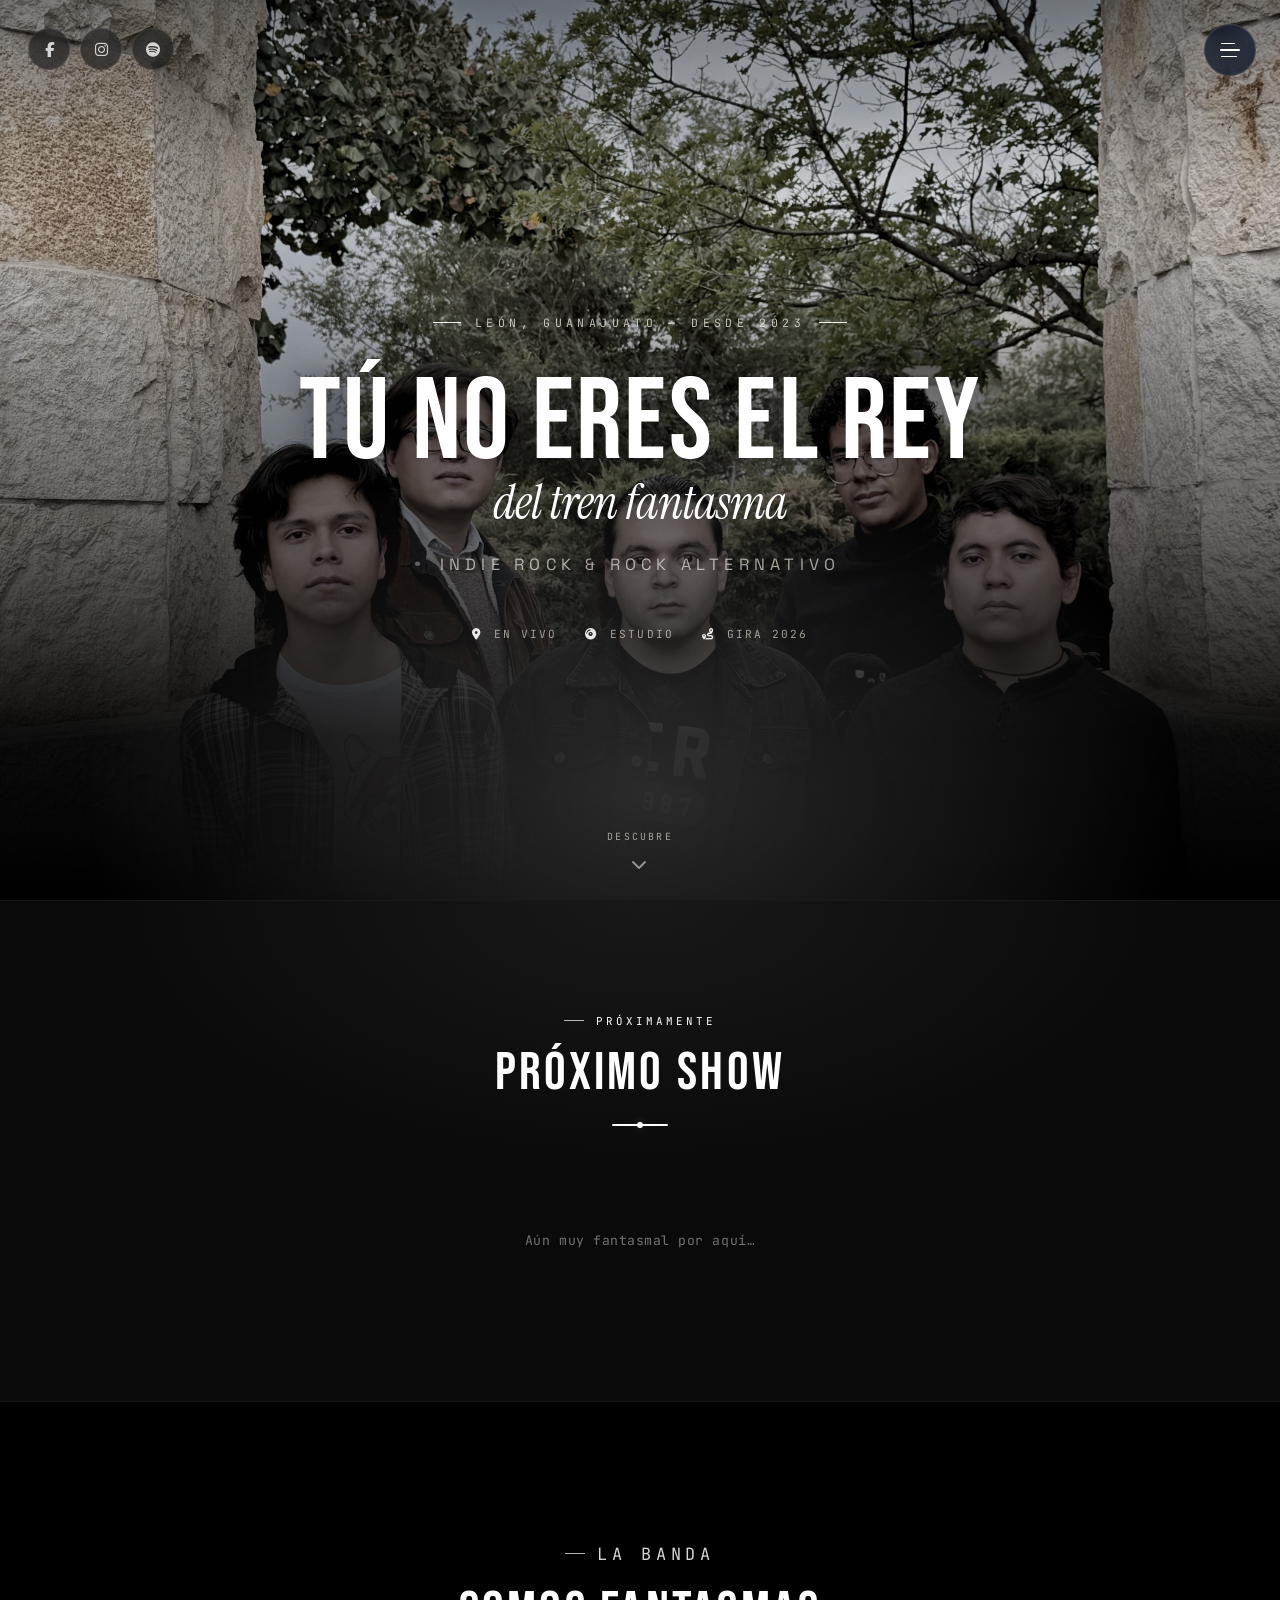
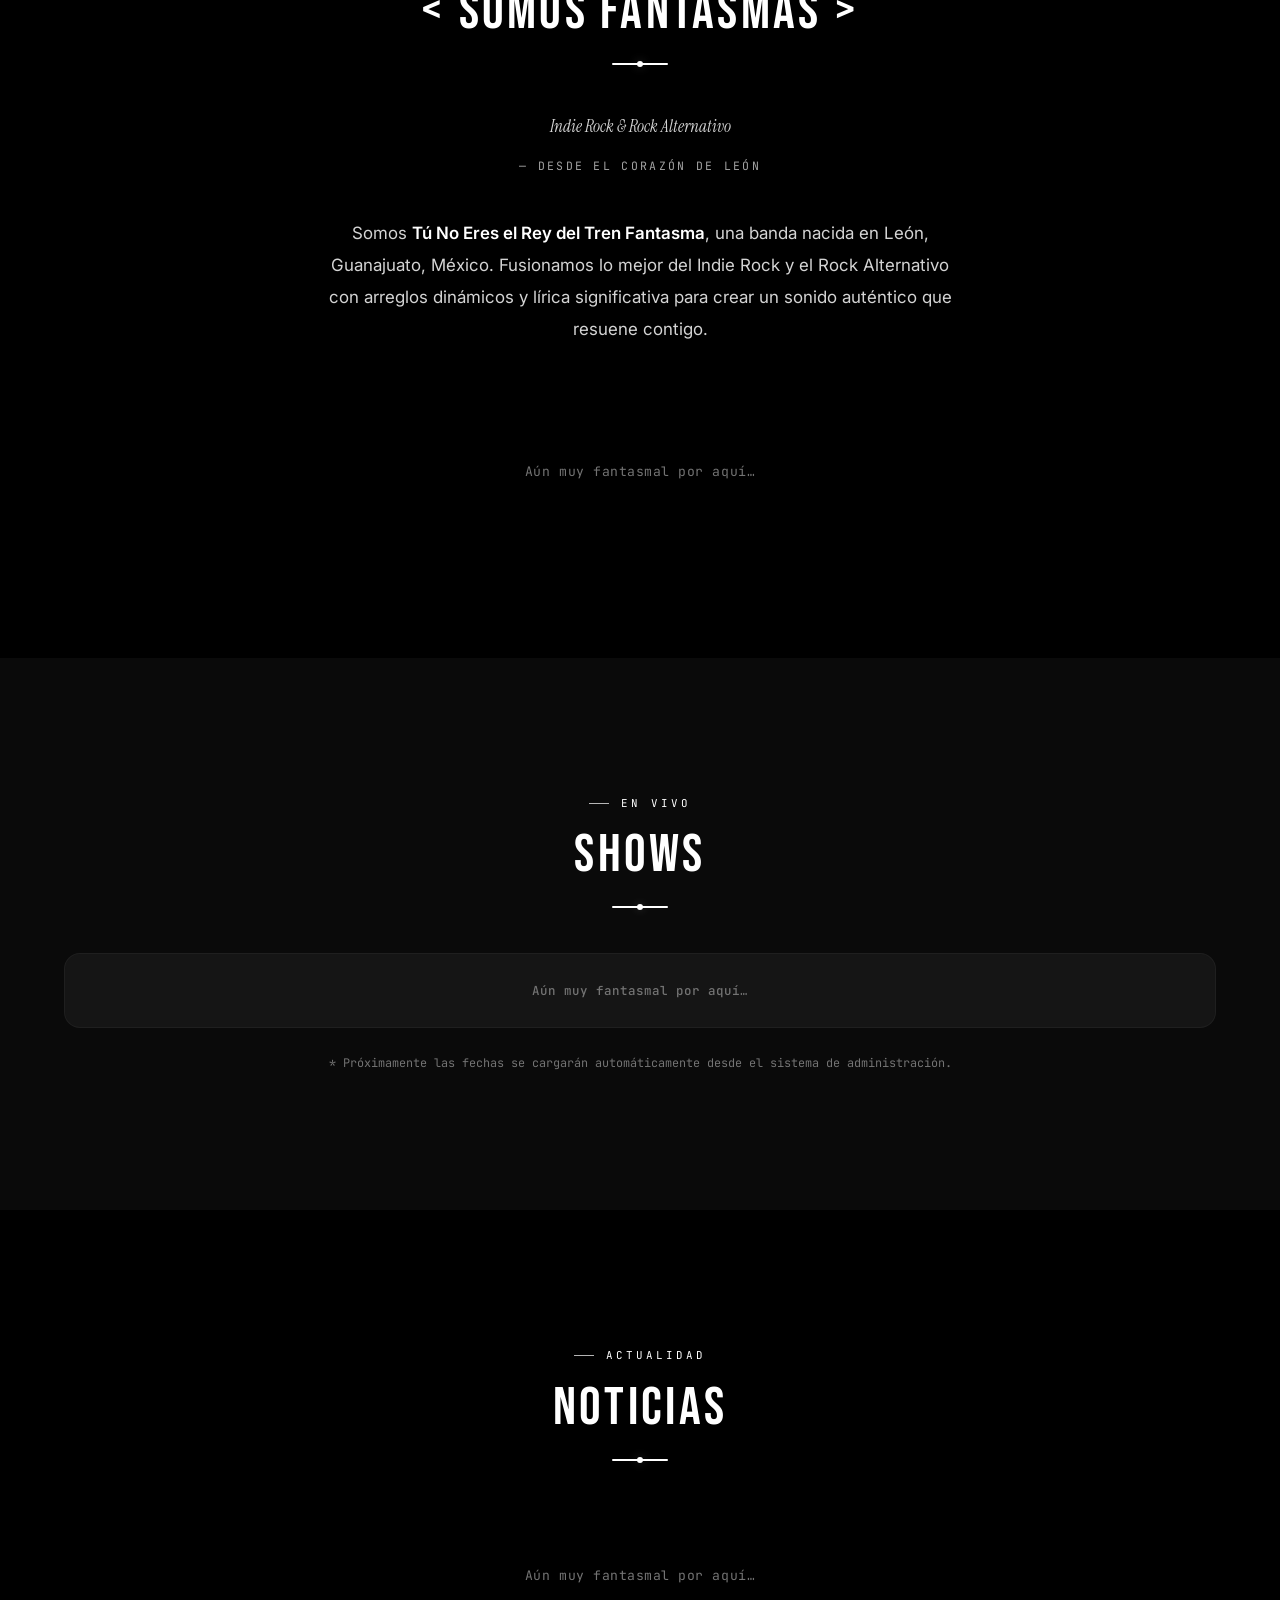
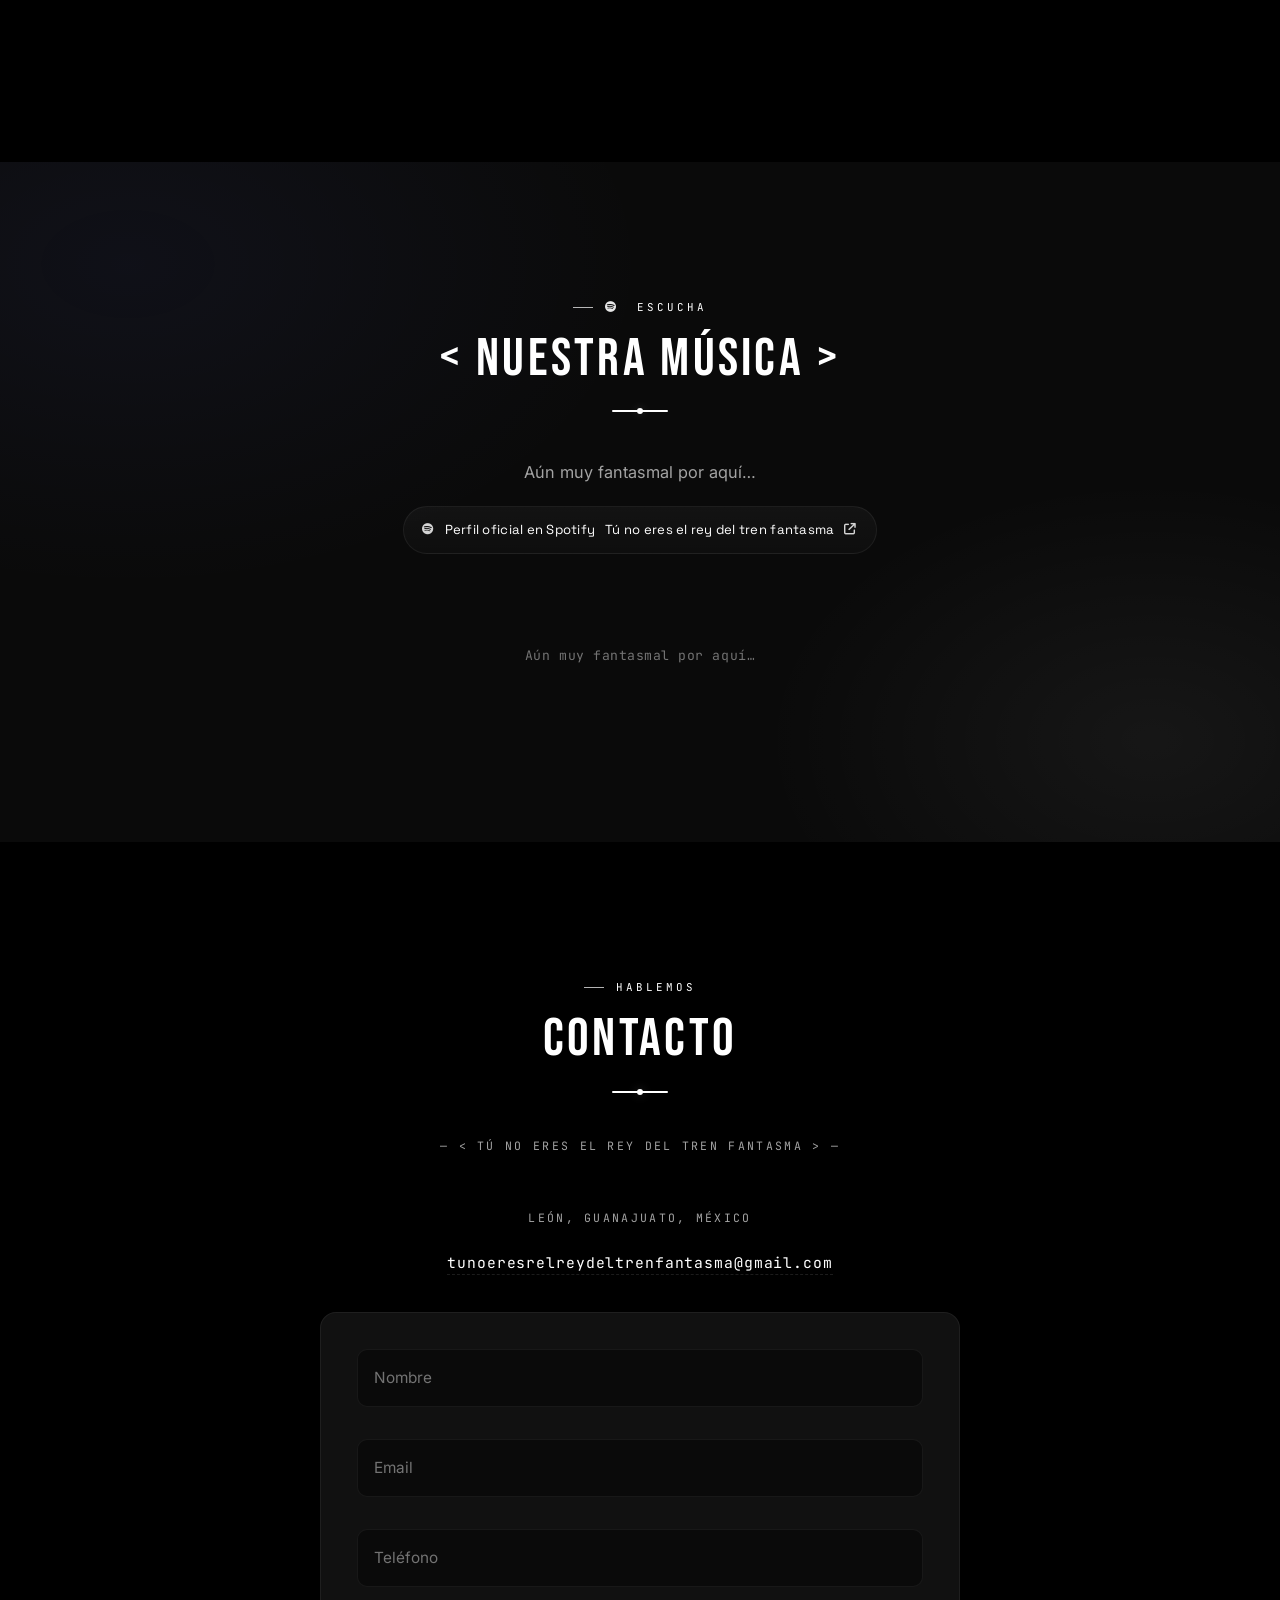
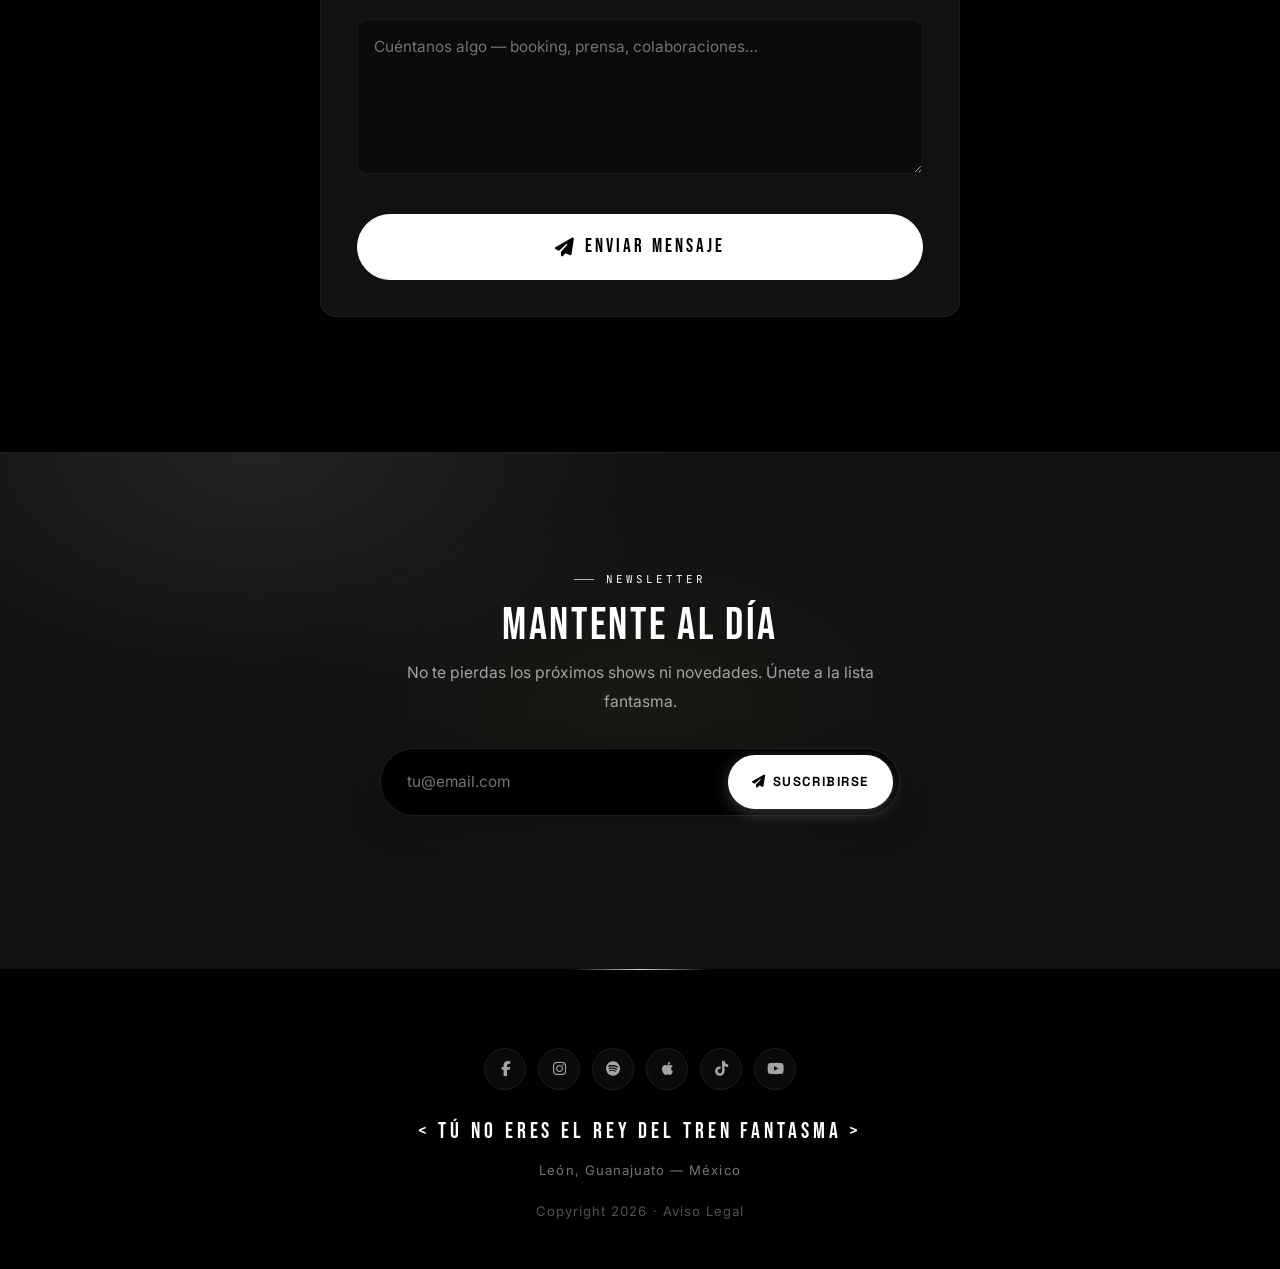
==== commit 40d32c1b: "Carga y estados vacios: skeletons, OG y secciones desde settings - index.html: spinner fantasma + sk" ====
--- a/index.html
+++ b/index.html
@@ -7,6 +7,12 @@
   <meta name="viewport" content="width=device-width, initial-scale=1.0">
   <meta name="robots" content="index, follow">
   <meta name="theme-color" content="#000000">
+  <meta property="og:type" content="website">
+  <meta property="og:site_name" content="Tú no eres el rey del tren fantasma">
+  <meta property="og:title" id="ogTitle" content="Tú no eres el rey del tren fantasma — Indie Rock desde León">
+  <meta property="og:description" id="ogDesc" content="Indie Rock & Rock Alternativo desde León, Guanajuato. Música, shows y novedades.">
+  <meta property="og:image" id="ogImage" content="./img/IMG_1782.webp">
+  <meta name="twitter:card" content="summary_large_image">
   <link rel="icon" type="image/svg+xml" href="./img/ghost-white.svg">
   <link rel="icon" type="image/png" sizes="32x32" href="./img/favicon-32x32.png">
   <link rel="icon" type="image/png" sizes="16x16" href="./img/favicon-16x16.png">
@@ -21,6 +27,7 @@
 </head>
 
 <body>
+<div id="carga" aria-hidden="true"><i class="fa-solid fa-ghost"></i><div class="spin"></div><p>Cargando</p></div>
 <noscript>Activa JavaScript para ver esta web.</noscript>
 
 <!-- HERO -->
@@ -35,12 +42,12 @@
     <div class="line line1"></div><div class="line line2"></div><div class="line line3"></div>
   </button>
 
-  <a href="#hero" class="nav-item" id="nav1" title="Inicio"><i class="fa-solid fa-house"></i></a>
-  <a href="#band" class="nav-item" id="nav2" title="Banda"><i class="fa-solid fa-users"></i></a>
-  <a href="#dates" class="nav-item" id="nav3" title="Shows"><i class="fa-solid fa-calendar-days"></i></a>
-  <a href="#music" class="nav-item" id="nav4" title="Música"><i class="fa-solid fa-music"></i></a>
-  <a href="#blog" class="nav-item" id="nav5" title="Blog"><i class="fa-solid fa-newspaper"></i></a>
-  <a href="#contact" class="nav-item" id="nav6" title="Contacto"><i class="fa-solid fa-envelope"></i></a>
+  <a href="#hero" class="nav-item" id="nav1" title="Inicio" data-text="nav.home"><i class="fa-solid fa-house"></i></a>
+  <a href="#band" class="nav-item" id="nav2" title="Banda" data-text="nav.band"><i class="fa-solid fa-users"></i></a>
+  <a href="#dates" class="nav-item" id="nav3" title="Shows" data-text="nav.shows"><i class="fa-solid fa-calendar-days"></i></a>
+  <a href="#music" class="nav-item" id="nav4" title="Música" data-text="nav.music"><i class="fa-solid fa-music"></i></a>
+  <a href="#blog" class="nav-item" id="nav5" title="Blog" data-text="nav.blog"><i class="fa-solid fa-newspaper"></i></a>
+  <a href="#contact" class="nav-item" id="nav6" title="Contacto" data-text="nav.contact"><i class="fa-solid fa-envelope"></i></a>
 
   <div class="hero-content">
     <p class="hero-eyebrow">León, Guanajuato — Desde 2023</p>
@@ -56,19 +63,20 @@
 </section>
 
 <!-- NEXT SHOW -->
-<!-- <section id="next-show">
+<section id="next-show">
   <div class="container">
     <p class="kicker anim-y" id="showKicker" style="justify-content:center;">Próximamente</p>
     <h2 class="anim-x" id="showTitle" style="text-align:center;">Próximo Show</h2>
     <div class="separator center anim-fade"></div>
     <div class="next-show-card anim-y">
-      <p class="next-show-kicker"><i class="fa-solid fa-circle" style="font-size:6px; color:var(--accent);"></i> En vivo — No te lo pierdas</p>
-      <p class="next-show-date">29 <small>/ 11</small></p>
-      <p class="next-show-venue">Madison Square Garden <span>— Manhattan, NY</span></p>
+      <p class="next-show-kicker"><i class="fa-solid fa-circle" style="font-size:6px; color:var(--accent);"></i> Buscando fecha…</p>
+      <p class="next-show-date"><span class="spin chico" role="status" aria-label="Cargando"></span></p>
+      <p class="next-show-venue skel" style="min-width:220px">&nbsp;</p>
       <a href="#dates" class="cta-link">Ver todas las fechas <i class="fa-solid fa-arrow-right"></i></a>
     </div>
-  </div>
-</section> -->
+    <p id="nextShowEmpty" class="empty-ghost" hidden>Aún muy fantasmal por aquí…</p>
+  </div>
+</section>
 
 <!-- BANDA -->
 <section id="band">
@@ -81,11 +89,11 @@
       <p id="bandDesc" class="anim-y" style="text-align:center;max-width:640px;margin:0 auto;">Somos <strong>Tú No Eres el Rey del Tren Fantasma</strong>, una banda nacida en León, Guanajuato, México. Fusionamos lo mejor del Indie Rock y el Rock Alternativo con arreglos dinámicos y lírica significativa para crear un sonido auténtico que resuene contigo.</p>
     </div>
     <div class="member-grid">
-      <div class="member-card anim-y" data-href="https://www.instagram.com/tunoereselreydeltrenfantasma/"><div class="img-wrap"><img src="img/guitar-rec.jpg" alt="Diego — Guitarra" loading="lazy"><div class="overlay"><i class="fa-solid fa-arrow-up-right-from-square"></i></div></div><p class="name">Diego</p><p class="role">Guitarra</p></div>
-      <div class="member-card anim-y" data-href="https://www.instagram.com/tunoereselreydeltrenfantasma/"><div class="img-wrap"><img src="img/drums-rec.jpg" alt="Jareth — Voz y Batería" loading="lazy"><div class="overlay"><i class="fa-solid fa-arrow-up-right-from-square"></i></div></div><p class="name">Jareth</p><p class="role">Voz — Batería</p></div>
-      <div class="member-card anim-y" data-href="https://www.instagram.com/tunoereselreydeltrenfantasma/"><div class="img-wrap"><img src="img/bass-rec.jpg" alt="Gustavo — Bajo" loading="lazy"><div class="overlay"><i class="fa-solid fa-arrow-up-right-from-square"></i></div></div><p class="name">Gustavo</p><p class="role">Bajo</p></div>
-      <div class="member-card anim-y" data-href="https://www.instagram.com/tunoereselreydeltrenfantasma/"><div class="img-wrap"><img src="img/guitar-rec.jpg" alt="Ernesto — Guitarra" loading="lazy"><div class="overlay"><i class="fa-solid fa-arrow-up-right-from-square"></i></div></div><p class="name">Ernesto</p><p class="role">Guitarra</p></div>
-      <div class="member-card anim-y" data-href="https://www.instagram.com/tunoereselreydeltrenfantasma/"><div class="img-wrap"><img src="img/bass-rec.jpg" alt="Hazael — Teclados" loading="lazy"><div class="overlay"><i class="fa-solid fa-arrow-up-right-from-square"></i></div></div><p class="name">Hazael</p><p class="role">Teclados</p></div>
+      <div class="member-card" aria-hidden="true"><div class="img-wrap skel"></div><p class="name skel" style="width:70%">&nbsp;</p><p class="role skel" style="width:45%">&nbsp;</p></div>
+      <div class="member-card" aria-hidden="true"><div class="img-wrap skel"></div><p class="name skel" style="width:60%">&nbsp;</p><p class="role skel" style="width:50%">&nbsp;</p></div>
+      <div class="member-card" aria-hidden="true"><div class="img-wrap skel"></div><p class="name skel" style="width:65%">&nbsp;</p><p class="role skel" style="width:40%">&nbsp;</p></div>
+      <div class="member-card" aria-hidden="true"><div class="img-wrap skel"></div><p class="name skel" style="width:55%">&nbsp;</p><p class="role skel" style="width:48%">&nbsp;</p></div>
+      <div class="member-card" aria-hidden="true"><div class="img-wrap skel"></div><p class="name skel" style="width:68%">&nbsp;</p><p class="role skel" style="width:42%">&nbsp;</p></div>
     </div>
   </div>
 </section>
@@ -97,11 +105,7 @@
     <h2 class="anim-x" id="showsTitle" style="text-align:center;">Shows</h2>
     <div class="separator center anim-fade"></div>
     <table class="shows-table anim-y"><tbody>
-      <tr class="anim-y"><td>29 / 11 / 2024</td><td><span class="venue">Madison Square Garden <small>Manhattan — NY</small></span></td><td>21:00</td></tr>
-      <tr class="anim-y"><td>20 / 09 / 2024</td><td><span class="venue">Carnegie Hall <small>Manhattan — NY</small></span></td><td>21:00</td></tr>
-      <tr class="anim-y"><td>26 / 07 / 2024</td><td><span class="venue">Fox Theater <small>Detroit — MI</small></span></td><td>21:00</td></tr>
-      <tr class="anim-y"><td>20 / 07 / 2024</td><td><span class="venue">Apollo Theater <small>Manhattan — NY</small></span></td><td>21:00</td></tr>
-      <tr class="anim-y"><td>10 / 05 / 2024</td><td><span class="venue">924 Gilman Street <small>Berkeley — CA</small></span></td><td>21:00</td></tr>
+      <tr><td colspan="3" style="text-align:center;padding:1.6rem 0"><span class="spin chico" role="status" aria-label="Cargando shows"></span></td></tr>
     </tbody></table>
     <p class="anim-y" id="showsNote" style="font-family:var(--font-mono);font-size:.74rem;color:var(--faint);margin-top:1.6rem;">* Próximamente las fechas se cargarán automáticamente desde el sistema de administración.</p>
   </div>
@@ -116,10 +120,71 @@
       <div class="separator center anim-fade"></div>
     </div>
     <div class="blog-grid">
-      <article class="blog-card anim-y"><div class="img-wrap"><img class="blog-img" src="img/guitar-rec.jpg" alt="Tan Mal Piensas de Mí" loading="lazy"></div><div class="blog-body"><p class="blog-tag"><i class="fa-solid fa-music" style="font-size:9px;"></i> Música</p><h3 class="blog-title">"Tan Mal Piensas de Mí" ya disponible</h3><p class="blog-date"><i class="fa-regular fa-calendar" style="margin-right:6px;"></i>24 May 2025 — Single</p></div></article>
-      <article class="blog-card anim-y"><div class="img-wrap"><img class="blog-img" src="img/drums-rec.jpg" alt="La Hora Exacta" loading="lazy"></div><div class="blog-body"><p class="blog-tag"><i class="fa-solid fa-music" style="font-size:9px;"></i> Música</p><h3 class="blog-title">Nuevo single: "La Hora Exacta"</h3><p class="blog-date"><i class="fa-regular fa-calendar" style="margin-right:6px;"></i>2025 — Single</p></div></article>
-      <article class="blog-card anim-y"><div class="img-wrap"><img class="blog-img" src="img/bass-rec.jpg" alt="Banda en estudio" loading="lazy"></div><div class="blog-body"><p class="blog-tag"><i class="fa-solid fa-users" style="font-size:10px;"></i> La banda</p><h3 class="blog-title">Indie Rock desde León, Guanajuato</h3><p class="blog-date"><i class="fa-regular fa-calendar" style="margin-right:6px;"></i>2025 — Historia</p></div></article>
-    </div>
+      <article class="blog-card" aria-hidden="true"><div class="img-wrap skel" style="aspect-ratio:16/10"></div><div class="blog-body"><p class="blog-title skel" style="width:85%">&nbsp;</p><p class="blog-date skel" style="width:55%">&nbsp;</p></div></article>
+      <article class="blog-card" aria-hidden="true"><div class="img-wrap skel" style="aspect-ratio:16/10"></div><div class="blog-body"><p class="blog-title skel" style="width:75%">&nbsp;</p><p class="blog-date skel" style="width:60%">&nbsp;</p></div></article>
+      <article class="blog-card" aria-hidden="true"><div class="img-wrap skel" style="aspect-ratio:16/10"></div><div class="blog-body"><p class="blog-title skel" style="width:80%">&nbsp;</p><p class="blog-date skel" style="width:50%">&nbsp;</p></div></article>
+    </div>
+  </div>
+</section>
+
+<!-- MÚSICA — CARRUSEL SPOTIFY -->
+<section id="music" class="alt">
+  <div class="container">
+    <p class="kicker anim-y" id="musicKicker" style="justify-content:center;"><i class="fa-brands fa-spotify" style="margin-right:6px;"></i> Escucha</p>
+    <h2 class="anim-x" id="musicTitle">&lt; Nuestra Música &gt;</h2>
+    <div class="separator center anim-fade"></div>
+    <p class="anim-y skel" id="musicIntro" style="max-width:560px;margin:0 auto 1.2rem;height:1.2em;">&nbsp;</p>
+
+    <a href="https://open.spotify.com/intl-es/artist/472rQo5kQXgqW24rT09uQv" target="_blank" rel="noopener" class="spotify-profile-link anim-y">
+      <i class="fa-brands fa-spotify"></i> <span id="spotifyProfileLabel">Perfil oficial en Spotify</span>
+      <span id="spotifyProfileName">Tú no eres el rey del tren fantasma</span>
+      <i class="fa-solid fa-arrow-up-right-from-square"></i>
+    </a>
+
+    <div class="carousel-wrap anim-y" id="songCarousel">
+      <button class="carousel-btn prev" aria-label="Anterior" id="carouselPrev"><i class="fa-solid fa-chevron-left"></i></button>
+      <div class="carousel-viewport" id="carouselViewport">
+        <div class="carousel-track" id="carouselTrack">
+          <div class="carousel-slide" aria-hidden="true">
+            <div class="spotify-card"><div class="skel" style="height:352px;border-radius:12px">&nbsp;</div></div>
+          </div>
+        </div>
+      </div>
+      <button class="carousel-btn next" aria-label="Siguiente" id="carouselNext"><i class="fa-solid fa-chevron-right"></i></button>
+    </div>
+
+    <div class="carousel-dots" id="carouselDots" aria-label="Paginación carrusel"></div>
+    <div class="carousel-count" id="carouselCount" aria-live="polite"></div>
+
+    <div class="stream-wrap anim-y" style="margin-top:2rem;">
+      <p class="stream-label" id="musicAlsoIn"><i class="fa-solid fa-list"></i> Todas las canciones también en</p>
+      <ul class="stream-grid">
+        <li aria-hidden="true"><span class="stream-num skel" style="width:2em">&nbsp;</span><strong class="stream-title skel" style="width:60%;display:inline-block">&nbsp;</strong></li>
+        <li aria-hidden="true"><span class="stream-num skel" style="width:2em">&nbsp;</span><strong class="stream-title skel" style="width:50%;display:inline-block">&nbsp;</strong></li>
+        <li aria-hidden="true"><span class="stream-num skel" style="width:2em">&nbsp;</span><strong class="stream-title skel" style="width:65%;display:inline-block">&nbsp;</strong></li>
+      </ul>
+    </div>
+  </div>
+</section>
+
+<!-- CONTACTO -->
+<section id="contact">
+  <div class="container">
+    <div class="section-head" style="text-align:center;">
+      <p class="kicker anim-y" id="contactKicker" style="justify-content:center;">Hablemos</p>
+      <h2 class="anim-x" id="contactTitle">Contacto</h2>
+      <div class="separator center anim-fade"></div>
+      <p class="highlight anim-y" style="margin-bottom:1rem;"><span id="contactHl">— &lt; Tú no eres el rey del tren fantasma &gt; —</span><br><span id="contactCity">León, Guanajuato, México</span></p>
+      <p id="insertMail" class="anim-y"></p>
+    </div>
+    <form class="contact-form anim-y" id="contactForm" novalidate>
+      <input type="text" id="nom" placeholder="Nombre" required autocomplete="name"><p class="help-text" id="helpNom"></p>
+      <input type="email" id="mail" placeholder="Email" required autocomplete="email"><p class="help-text" id="helpMail"></p>
+      <input type="text" id="telephone" placeholder="Teléfono" autocomplete="tel"><p class="help-text" id="helpTel"></p>
+      <textarea id="message" rows="5" placeholder="Cuéntanos algo — booking, prensa, colaboraciones…"></textarea><p class="help-text" id="helpMessage"></p>
+      <button type="submit" class="btn-submit" id="contactSubmit"><i class="fa-solid fa-paper-plane" style="margin-right:8px;"></i> Enviar mensaje</button>
+    </form>
+    <p id="form-response" aria-live="polite"></p>
   </div>
 </section>
 
@@ -134,107 +199,6 @@
       <button type="submit" id="subBtn"><i class="fa-solid fa-paper-plane" style="margin-right:6px;"></i> Suscribirse</button>
     </form>
     <p id="newsletter-msg" aria-live="polite"></p>
-  </div>
-</section>
-
-<!-- MÚSICA — CARRUSEL SPOTIFY -->
-<section id="music" class="alt">
-  <div class="container">
-    <p class="kicker anim-y" id="musicKicker" style="justify-content:center;"><i class="fa-brands fa-spotify" style="margin-right:6px;"></i> Escucha</p>
-    <h2 class="anim-x" id="musicTitle">&lt; Nuestra Música &gt;</h2>
-    <div class="separator center anim-fade"></div>
-    <p class="anim-y" id="musicIntro" style="max-width:560px;margin:0 auto 1.2rem;text-align:center;color:var(--muted);font-size:.98rem;">5 singles — dale play sin salir de aquí. Desliza o usa las flechas.</p>
-
-    <a href="https://open.spotify.com/intl-es/artist/472rQo5kQXgqW24rT09uQv" target="_blank" rel="noopener" class="spotify-profile-link anim-y">
-      <i class="fa-brands fa-spotify"></i> Perfil oficial en Spotify
-      <span id="spotifyProfileName">Tú no eres el rey del tren fantasma</span>
-      <i class="fa-solid fa-arrow-up-right-from-square"></i>
-    </a>
-
-    <div class="carousel-wrap anim-y" id="songCarousel">
-      <button class="carousel-btn prev" aria-label="Anterior" id="carouselPrev"><i class="fa-solid fa-chevron-left"></i></button>
-      <div class="carousel-viewport" id="carouselViewport">
-        <div class="carousel-track" id="carouselTrack">
-          <!-- 1 — Tan Mal Piensas de Mí -->
-          <div class="carousel-slide">
-            <div class="spotify-card">
-              <div class="spotify-head"><span class="spotify-badge">01</span><span class="spotify-title">Tan Mal Piensas de Mí</span></div>
-              <iframe style="border-radius:12px" src="https://open.spotify.com/embed/track/7i4JDI1V1LfPfxUQpOCtKz?utm_source=generator&theme=0" width="100%" height="352" frameborder="0" allow="autoplay; clipboard-write; encrypted-media; fullscreen; picture-in-picture" loading="lazy" title="Tan Mal Piensas de Mí"></iframe>
-              <div class="carousel-actions"><a href="https://open.spotify.com/intl-es/track/7i4JDI1V1LfPfxUQpOCtKz" target="_blank" rel="noopener"><i class="fa-brands fa-spotify"></i> Abrir en Spotify</a></div>
-            </div>
-          </div>
-          <!-- 2 — Coronada -->
-          <div class="carousel-slide">
-            <div class="spotify-card">
-              <div class="spotify-head"><span class="spotify-badge">02</span><span class="spotify-title">Coronada</span></div>
-              <iframe style="border-radius:12px" src="https://open.spotify.com/embed/track/4z1wmFcI3hTqg0OFUSeOoU?utm_source=generator&theme=0" width="100%" height="352" frameborder="0" allow="autoplay; clipboard-write; encrypted-media; fullscreen; picture-in-picture" loading="lazy" title="Coronada"></iframe>
-              <div class="carousel-actions"><a href="https://open.spotify.com/intl-es/track/4z1wmFcI3hTqg0OFUSeOoU" target="_blank" rel="noopener"><i class="fa-brands fa-spotify"></i> Abrir en Spotify</a></div>
-            </div>
-          </div>
-          <!-- 3 — Te Parece Raro -->
-          <div class="carousel-slide">
-            <div class="spotify-card">
-              <div class="spotify-head"><span class="spotify-badge">03</span><span class="spotify-title">Te Parece Raro</span></div>
-              <iframe style="border-radius:12px" src="https://open.spotify.com/embed/track/1wjVO7KcN1hjE86OlmxK2H?utm_source=generator&theme=0" width="100%" height="352" frameborder="0" allow="autoplay; clipboard-write; encrypted-media; fullscreen; picture-in-picture" loading="lazy" title="Te Parece Raro"></iframe>
-              <div class="carousel-actions"><a href="https://open.spotify.com/intl-es/track/1wjVO7KcN1hjE86OlmxK2H" target="_blank" rel="noopener"><i class="fa-brands fa-spotify"></i> Abrir en Spotify</a></div>
-            </div>
-          </div>
-          <!-- 4 — Mírame -->
-          <div class="carousel-slide">
-            <div class="spotify-card">
-              <div class="spotify-head"><span class="spotify-badge">04</span><span class="spotify-title">Mírame</span></div>
-              <iframe style="border-radius:12px" src="https://open.spotify.com/embed/track/1DyihYXsKBKQR18EQFzlcm?utm_source=generator&theme=0" width="100%" height="352" frameborder="0" allow="autoplay; clipboard-write; encrypted-media; fullscreen; picture-in-picture" loading="lazy" title="Mírame"></iframe>
-              <div class="carousel-actions"><a href="https://open.spotify.com/intl-es/track/1DyihYXsKBKQR18EQFzlcm" target="_blank" rel="noopener"><i class="fa-brands fa-spotify"></i> Abrir en Spotify</a></div>
-            </div>
-          </div>
-          <!-- 5 — La Hora Exacta -->
-          <div class="carousel-slide">
-            <div class="spotify-card">
-              <div class="spotify-head"><span class="spotify-badge">05</span><span class="spotify-title">La Hora Exacta</span></div>
-              <iframe style="border-radius:12px" src="https://open.spotify.com/embed/track/6njDJbAuq4TDwRxmOo3rlm?utm_source=generator&theme=0" width="100%" height="352" frameborder="0" allow="autoplay; clipboard-write; encrypted-media; fullscreen; picture-in-picture" loading="lazy" title="La Hora Exacta"></iframe>
-              <div class="carousel-actions"><a href="https://open.spotify.com/intl-es/track/6njDJbAuq4TDwRxmOo3rlm" target="_blank" rel="noopener"><i class="fa-brands fa-spotify"></i> Abrir en Spotify</a></div>
-            </div>
-          </div>
-        </div>
-      </div>
-      <button class="carousel-btn next" aria-label="Siguiente" id="carouselNext"><i class="fa-solid fa-chevron-right"></i></button>
-    </div>
-
-    <div class="carousel-dots" id="carouselDots" aria-label="Paginación carrusel"></div>
-    <div class="carousel-count" id="carouselCount">1 / 5</div>
-
-    <div class="stream-wrap anim-y" style="margin-top:2rem;">
-      <p class="stream-label" id="musicAlsoIn"><i class="fa-solid fa-list"></i> Todas las canciones también en</p>
-      <ul class="stream-grid">
-        <li><span class="stream-num">01</span><strong class="stream-title">Tan Mal Piensas de Mí</strong><span class="stream-meta">Single</span><span class="stream-platforms"><a href="https://open.spotify.com/intl-es/track/7i4JDI1V1LfPfxUQpOCtKz" target="_blank" rel="noopener"><i class="fa-brands fa-spotify"></i> Spotify</a><a href="https://music.apple.com/mx/song/tan-mal-piensas-de-m%C3%AD/1814512073" target="_blank" rel="noopener"><i class="fa-brands fa-apple"></i> Apple</a></span></li>
-        <li><span class="stream-num">02</span><strong class="stream-title">Coronada</strong><span class="stream-meta">Single</span><span class="stream-platforms"><a href="https://open.spotify.com/intl-es/track/4z1wmFcI3hTqg0OFUSeOoU" target="_blank" rel="noopener"><i class="fa-brands fa-spotify"></i> Spotify</a></span></li>
-        <li><span class="stream-num">03</span><strong class="stream-title">Te Parece Raro</strong><span class="stream-meta">Single</span><span class="stream-platforms"><a href="https://open.spotify.com/intl-es/track/1wjVO7KcN1hjE86OlmxK2H" target="_blank" rel="noopener"><i class="fa-brands fa-spotify"></i> Spotify</a></span></li>
-        <li><span class="stream-num">04</span><strong class="stream-title">Mírame</strong><span class="stream-meta">Single</span><span class="stream-platforms"><a href="https://open.spotify.com/intl-es/track/1DyihYXsKBKQR18EQFzlcm" target="_blank" rel="noopener"><i class="fa-brands fa-spotify"></i> Spotify</a></span></li>
-        <li><span class="stream-num">05</span><strong class="stream-title">La Hora Exacta</strong><span class="stream-meta">Single</span><span class="stream-platforms"><a href="https://open.spotify.com/intl-es/track/6njDJbAuq4TDwRxmOo3rlm" target="_blank" rel="noopener"><i class="fa-brands fa-spotify"></i> Spotify</a></span></li>
-      </ul>
-    </div>
-  </div>
-</section>
-
-<!-- CONTACTO -->
-<section id="contact">
-  <div class="container">
-    <div class="section-head" style="text-align:center;">
-      <p class="kicker anim-y" id="contactKicker" style="justify-content:center;">Hablemos</p>
-      <h2 class="anim-x" id="contactTitle">Contacto</h2>
-      <div class="separator center anim-fade"></div>
-      <p class="highlight anim-y" style="margin-bottom:1rem;"><span id="contactHl">— &lt; Tú no eres el rey del tren fantasma &gt; —</span><br><span id="contactCity">León, Guanajuato, México</span></p>
-      <p id="insertMail" class="anim-y"></p>
-    </div>
-    <form class="contact-form anim-y" id="contactForm" novalidate>
-      <input type="text" id="nom" placeholder="Nombre" required autocomplete="name"><p class="help-text" id="helpNom"></p>
-      <input type="email" id="mail" placeholder="Email" required autocomplete="email"><p class="help-text" id="helpMail"></p>
-      <input type="text" id="telephone" placeholder="Teléfono" autocomplete="tel"><p class="help-text" id="helpTel"></p>
-      <textarea id="message" rows="5" placeholder="Cuéntanos algo — booking, prensa, colaboraciones…"></textarea><p class="help-text" id="helpMessage"></p>
-      <input type="number" id="checkRobot" placeholder="3 + 4 = ?" aria-label="Anti-robot" inputmode="numeric"><p class="help-text" id="helpRobot"></p>
-      <button type="submit" class="btn-submit" id="contactSubmit"><i class="fa-solid fa-paper-plane" style="margin-right:8px;"></i> Enviar mensaje</button>
-    </form>
-    <p id="form-response" aria-live="polite"></p>
   </div>
 </section>
 
--- a/css/styles.css
+++ b/css/styles.css
@@ -95,7 +95,7 @@
   text-transform: uppercase;
   font-weight: 400;
   color: var(--text);
-  text-shadow: 0 2px 30px rgba(8,12,28,.6);
+  text-shadow: 0 2px 30px rgba(0,0,0,.6);
 }
 h2 {
   font-family: var(--font-display);
@@ -260,7 +260,7 @@
   cursor: pointer;
   transition: all 280ms cubic-bezier(.16,1,.3,1);
   backdrop-filter: blur(12px);
-  background: rgba(22,33,58,.55);
+  background: rgba(18,18,18,.55);
   color: var(--text-soft);
   text-decoration: none;
 }
@@ -330,7 +330,7 @@
   align-items: center;
   justify-content: center;
   cursor: pointer;
-  background: rgba(22,33,58,.94);
+  background: rgba(18,18,18,.94);
   backdrop-filter: blur(16px);
   opacity: 0;
   z-index: -1;
@@ -639,7 +639,7 @@
 .member-card:hover .img-wrap {
   border-color: rgba(255,255,255,.35);
   transform: translateY(-6px);
-  box-shadow: 0 18px 40px rgba(8,12,28,.45), 0 0 0 1px rgba(255,255,255,.08);
+  box-shadow: 0 18px 40px rgba(0,0,0,.45), 0 0 0 1px rgba(255,255,255,.08);
 }
 .member-card:hover img {
   filter: grayscale(.15) contrast(1.03);
@@ -651,7 +651,7 @@
   display: flex;
   align-items: center;
   justify-content: center;
-  background: linear-gradient(to top, rgba(8,12,28,.62) 0%, rgba(8,12,28,.18) 55%, transparent 100%);
+  background: linear-gradient(to top, rgba(0,0,0,.62) 0%, rgba(0,0,0,.18) 55%, transparent 100%);
   opacity: 0;
   transition: opacity 320ms;
 }
@@ -780,7 +780,7 @@
 .blog-card:hover {
   transform: translateY(-6px);
   border-color: rgba(255,255,255,.22);
-  box-shadow: 0 20px 40px rgba(8,12,28,.35);
+  box-shadow: 0 20px 40px rgba(0,0,0,.35);
 }
 .blog-card .blog-img {
   width: 100%;
@@ -848,7 +848,6 @@
   text-align: center;
   background: var(--surface);
   border-top: 1px solid var(--line);
-  border-bottom: 1px solid var(--line);
   position: relative;
   overflow: hidden;
 }
@@ -879,11 +878,11 @@
   border-radius: var(--radius-pill);
   padding: 6px;
   transition: border-color 280ms, box-shadow 280ms;
-  box-shadow: 0 8px 32px rgba(8,12,28,.28);
+  box-shadow: 0 8px 32px rgba(0,0,0,.28);
 }
 .newsletter-form:focus-within {
   border-color: rgba(255,255,255,.45);
-  box-shadow: 0 8px 32px rgba(8,12,28,.28), 0 0 0 4px var(--accent-soft);
+  box-shadow: 0 8px 32px rgba(0,0,0,.28), 0 0 0 4px var(--accent-soft);
 }
 .newsletter-form input[type="email"] {
   flex: 1;
@@ -900,7 +899,7 @@
 .newsletter-form button {
   padding: 13px 24px;
   background: var(--accent);
-  color: #fff;
+  color: #000;
   border: none;
   font-family: var(--font-heading);
   font-weight: 700;
@@ -966,7 +965,7 @@
 .spotify-card:hover {
   border-color: rgba(255,255,255,.20);
   transform: translateY(-4px);
-  box-shadow: 0 16px 36px rgba(8,12,28,.32);
+  box-shadow: 0 16px 36px rgba(0,0,0,.32);
 }
 .spotify-card:nth-child(2):hover { border-color: rgba(255,255,255,.22); }
 .spotify-card iframe {
@@ -992,7 +991,7 @@
   font-size: .62rem;
   letter-spacing: .16em;
   text-transform: uppercase;
-  color: #fff;
+  color: #000;
   background: var(--accent);
   padding: 6px 10px;
   border-radius: 999px;
@@ -1062,13 +1061,13 @@
   width:48px;height:48px;
   border-radius:50%;
   border:1px solid var(--line-strong);
-  background:rgba(22,33,58,.72);
+  background:rgba(20,20,20,.72);
   backdrop-filter:blur(12px);
   color:var(--text);
   display:flex;align-items:center;justify-content:center;
   cursor:pointer;
   transition:all 220ms;
-  box-shadow:0 6px 18px rgba(8,12,28,.22);
+  box-shadow:0 6px 18px rgba(0,0,0,.22);
 }
 .carousel-btn:hover{ background:var(--text); color:var(--bg); border-color:var(--text); transform:scale(1.06); }
 .carousel-btn:disabled{ opacity:.35; cursor:not-allowed; transform:none; }
@@ -1212,7 +1211,7 @@
   border: 1px solid var(--line);
   border-radius: var(--radius);
   padding: clamp(24px, 4vw, 36px);
-  box-shadow: 0 20px 50px rgba(8,12,28,.32);
+  box-shadow: 0 20px 50px rgba(0,0,0,.32);
   gap: 2px;
 }
 .contact-form input,
@@ -1258,7 +1257,7 @@
 .contact-form .btn-submit:hover {
   background: var(--accent);
   border-color: var(--accent);
-  color: #fff;
+  color: #000;
   transform: translateY(-2px);
   box-shadow: 0 10px 28px var(--accent-glow);
 }
@@ -1281,7 +1280,7 @@
 
 /* ---------- FOOTER ---------- */
 footer {
-  background: #050507;
+  background: #000000;
   color: var(--muted);
   text-align: center;
   padding: 56px clamp(20px, 5vw, 40px) 40px;
@@ -1328,7 +1327,7 @@
   cursor: pointer;
   z-index: 50;
   border: 1px solid var(--text);
-  box-shadow: 0 8px 24px rgba(8,12,28,.35);
+  box-shadow: 0 8px 24px rgba(0,0,0,.35);
   transition: all 220ms;
 }
 #up-arrow:hover { background: var(--accent); border-color: var(--accent); color: #000; transform: translateY(-3px); box-shadow: 0 12px 32px var(--accent-glow); }
@@ -1428,3 +1427,52 @@
 /* refs */
 .hero-eyebrow { margin-bottom: 2.4rem; }
 input, textarea { caret-color: var(--accent); accent-color: var(--accent); }
+
+/* ---------- Estados vacíos y noticias ---------- */
+[hidden] { display: none !important; }
+.empty-ghost {
+  text-align: center; color: var(--faint); font-family: var(--font-mono);
+  font-size: .82rem; letter-spacing: .04em; padding: 2.4rem 1rem;
+  width: 100%; grid-column: 1 / -1;
+}
+.shows-table .empty-ghost { padding: 1.6rem 0; }
+.blog-excerpt { font-size: .9rem; color: var(--muted); margin: .5rem 0 0; line-height: 1.6; }
+.blog-more { margin-top: .6rem; }
+.blog-more summary { cursor: pointer; font-family: var(--font-mono); font-size: .72rem; letter-spacing: .06em; text-transform: uppercase; color: var(--text-soft); }
+.blog-more div { margin-top: .6rem; font-size: .9rem; color: var(--muted); line-height: 1.7; }
+/* fila de estado vacío dentro de la tabla de shows */
+.shows-table td.empty-ghost { text-align: center !important; border: none; }
+
+/* ---------- Carga: velo general, esqueletos y spinner ---------- */
+#carga {
+  position: fixed; inset: 0; z-index: 9999;
+  display: flex; flex-direction: column; gap: 18px;
+  align-items: center; justify-content: center;
+  background: #000; color: var(--muted);
+  font-family: var(--font-mono); font-size: .75rem; letter-spacing: .22em; text-transform: uppercase;
+  transition: opacity .5s ease;
+}
+#carga i { font-size: 2rem; color: var(--text); }
+body.listo #carga { opacity: 0; pointer-events: none; }
+.spin {
+  width: 34px; height: 34px; border-radius: 50%; flex-shrink: 0;
+  border: 3px solid rgba(255,255,255,.15); border-top-color: #fff;
+  animation: girar .8s linear infinite;
+}
+.spin.chico { width: 16px; height: 16px; border-width: 2px; display: inline-block; vertical-align: -3px; margin-right: 8px; }
+@keyframes girar { to { transform: rotate(360deg); } }
+.skel {
+  position: relative; overflow: hidden; color: transparent !important;
+  background: rgba(255,255,255,.06); border-radius: 8px;
+  min-height: 1em; user-select: none; pointer-events: none;
+}
+.skel::after {
+  content: ''; position: absolute; inset: 0;
+  background: linear-gradient(90deg, transparent, rgba(255,255,255,.09), transparent);
+  animation: brillo 1.3s infinite;
+}
+@keyframes brillo { from { transform: translateX(-100%); } to { transform: translateX(100%); } }
+.img-wrap.skel::after {
+  background: linear-gradient(90deg, transparent, rgba(255,255,255,.09), transparent);
+  animation: brillo 1.3s infinite; opacity: 1;
+}
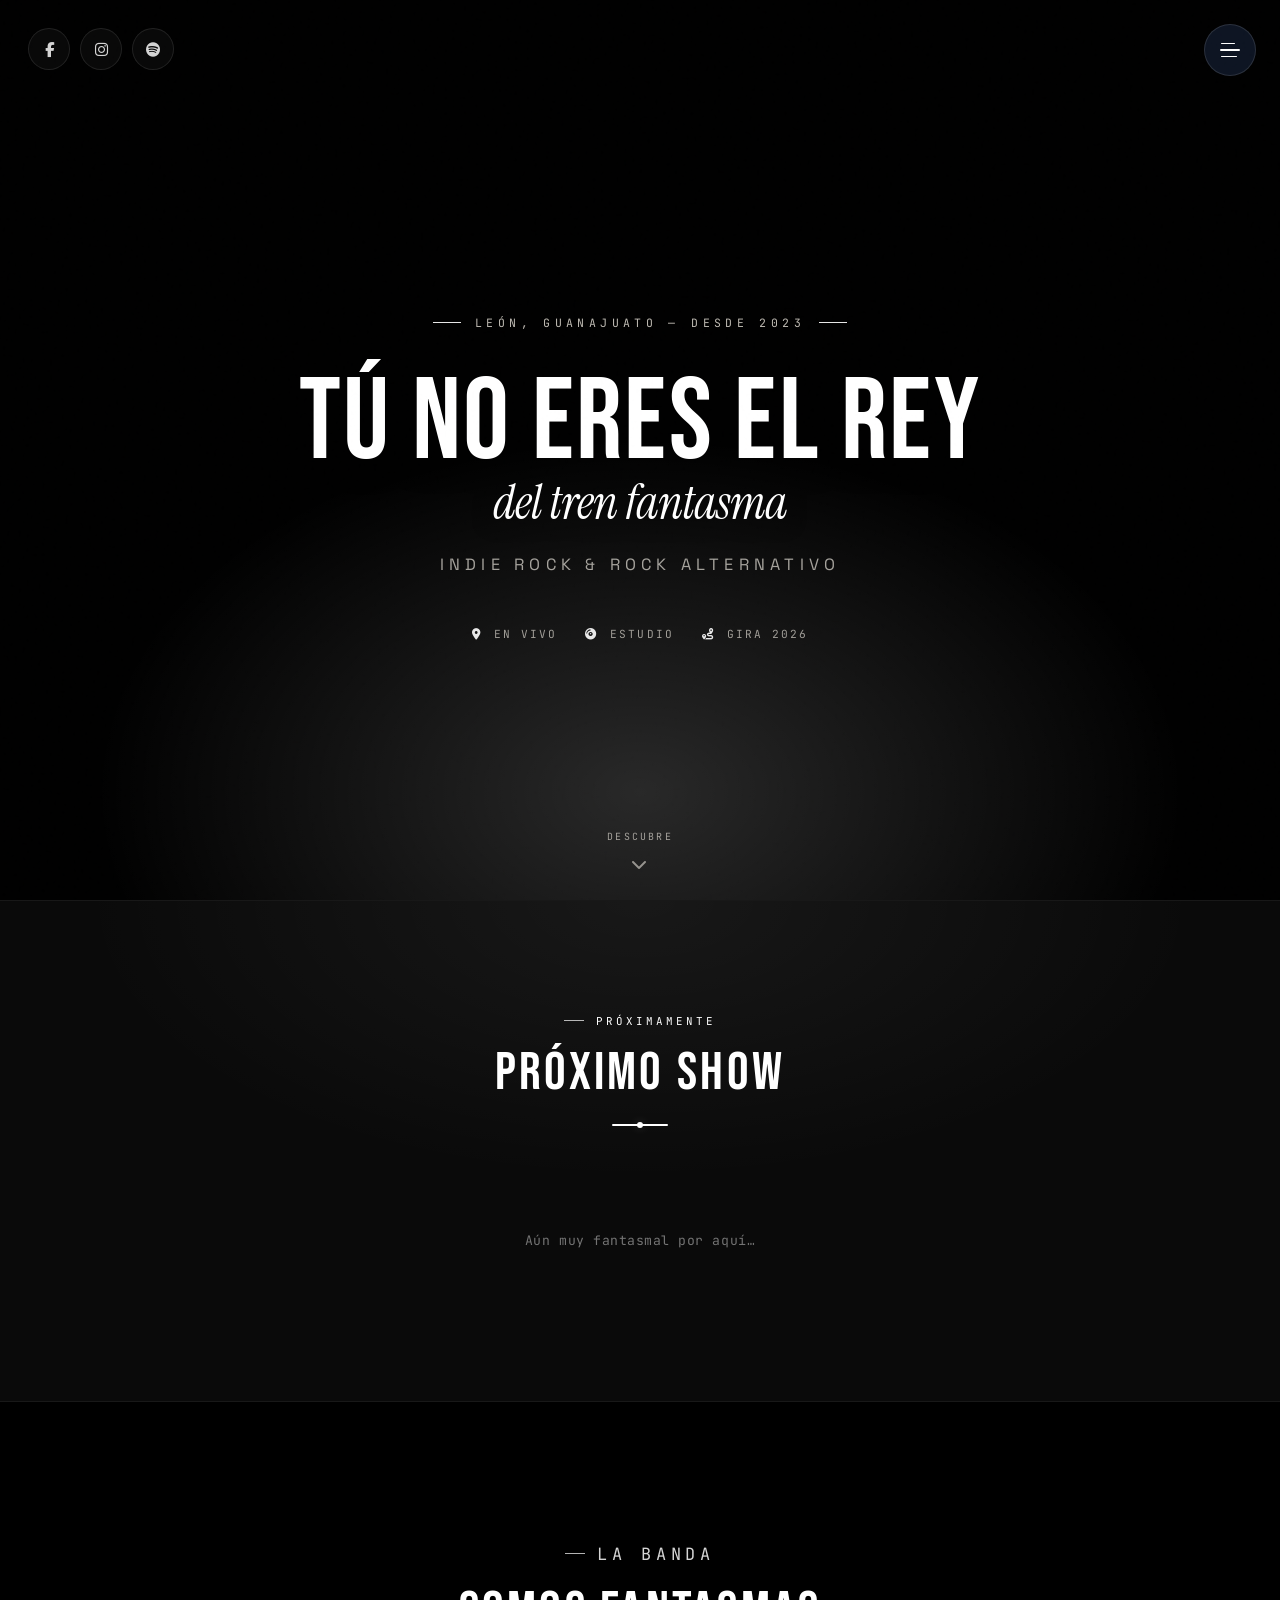
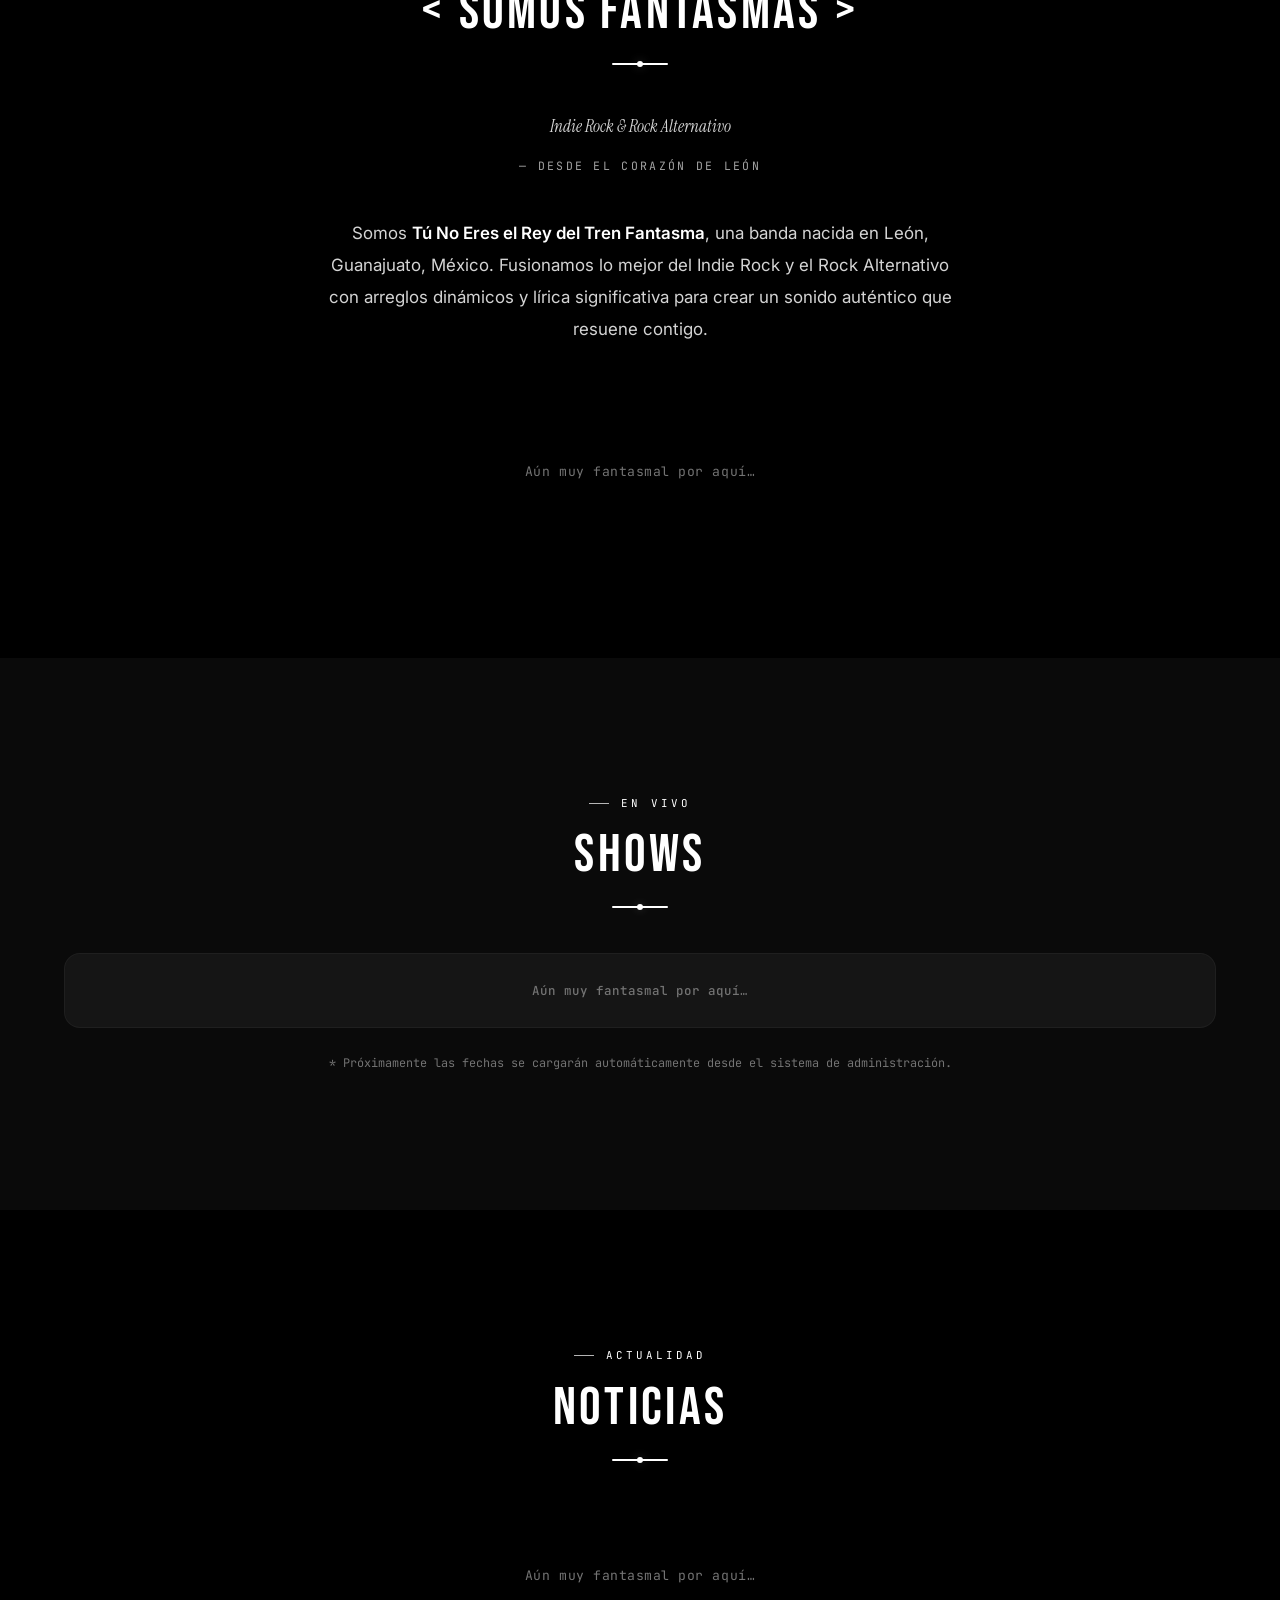
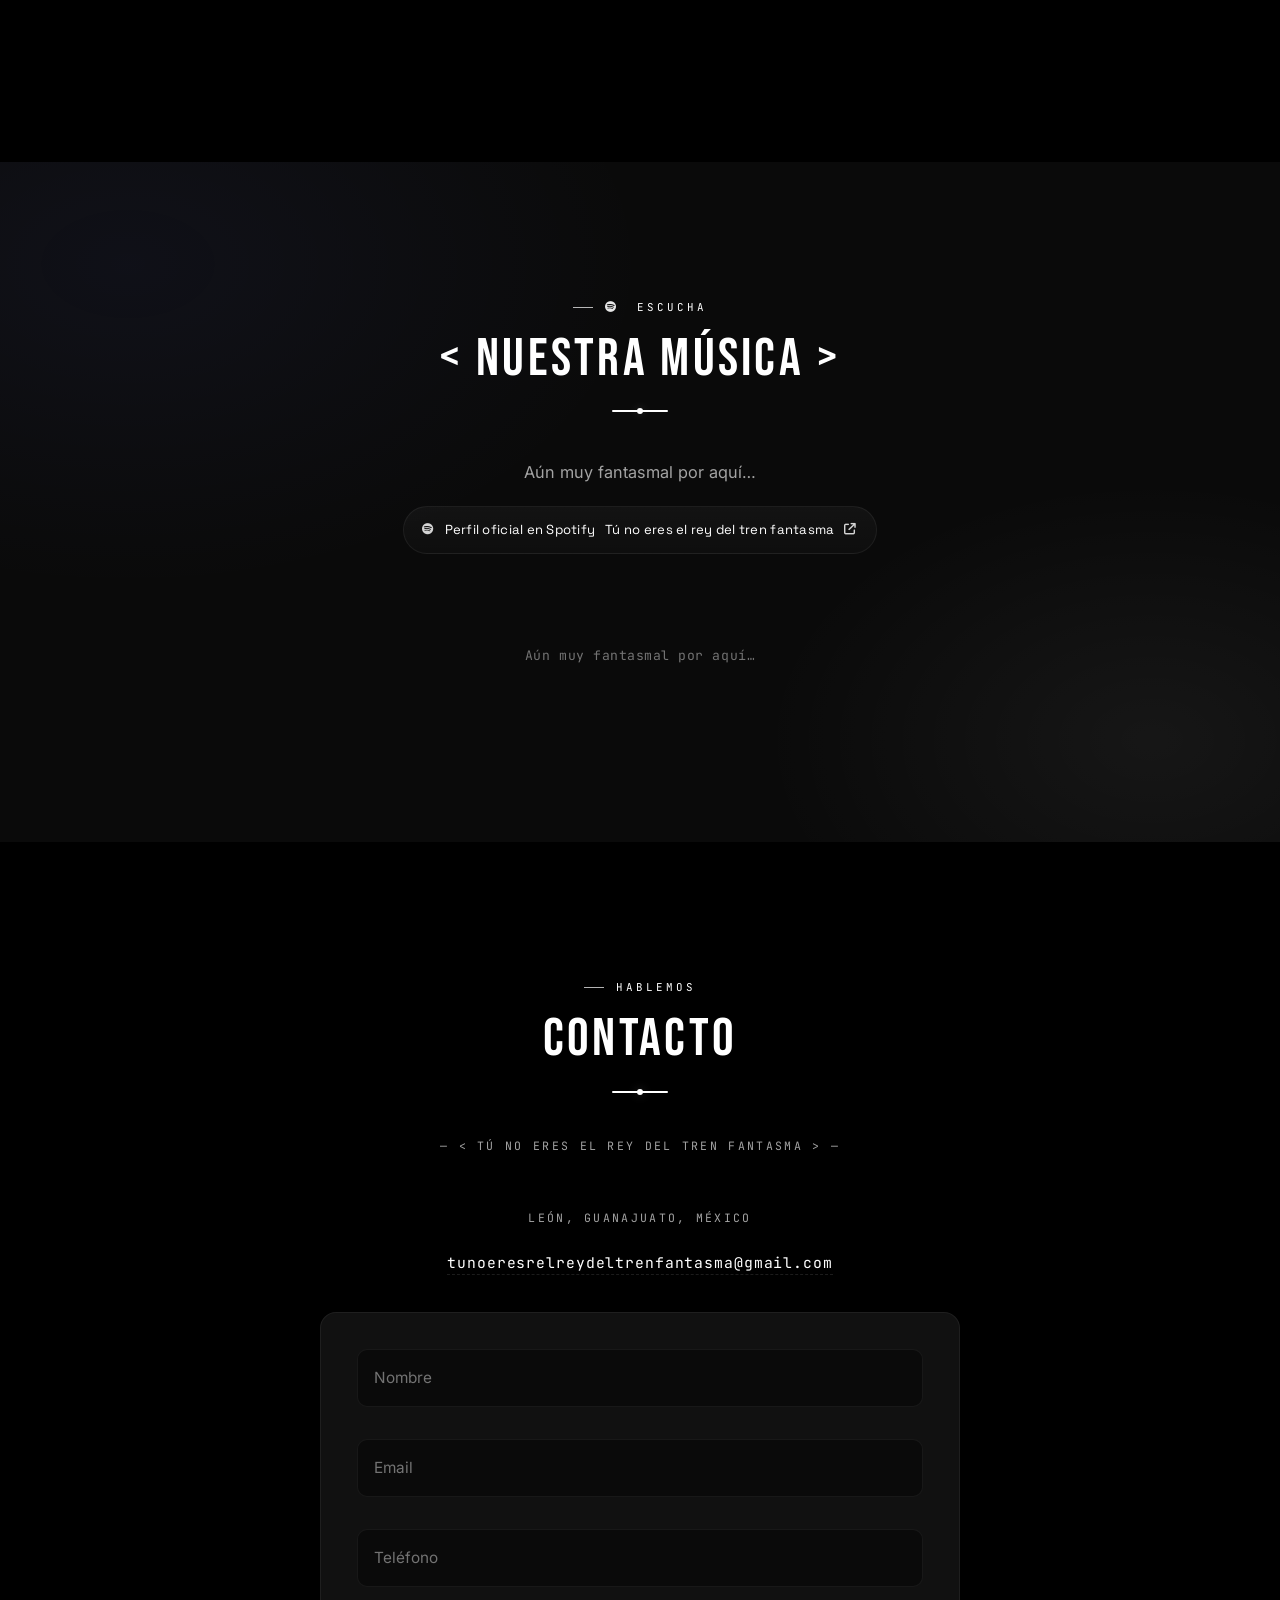
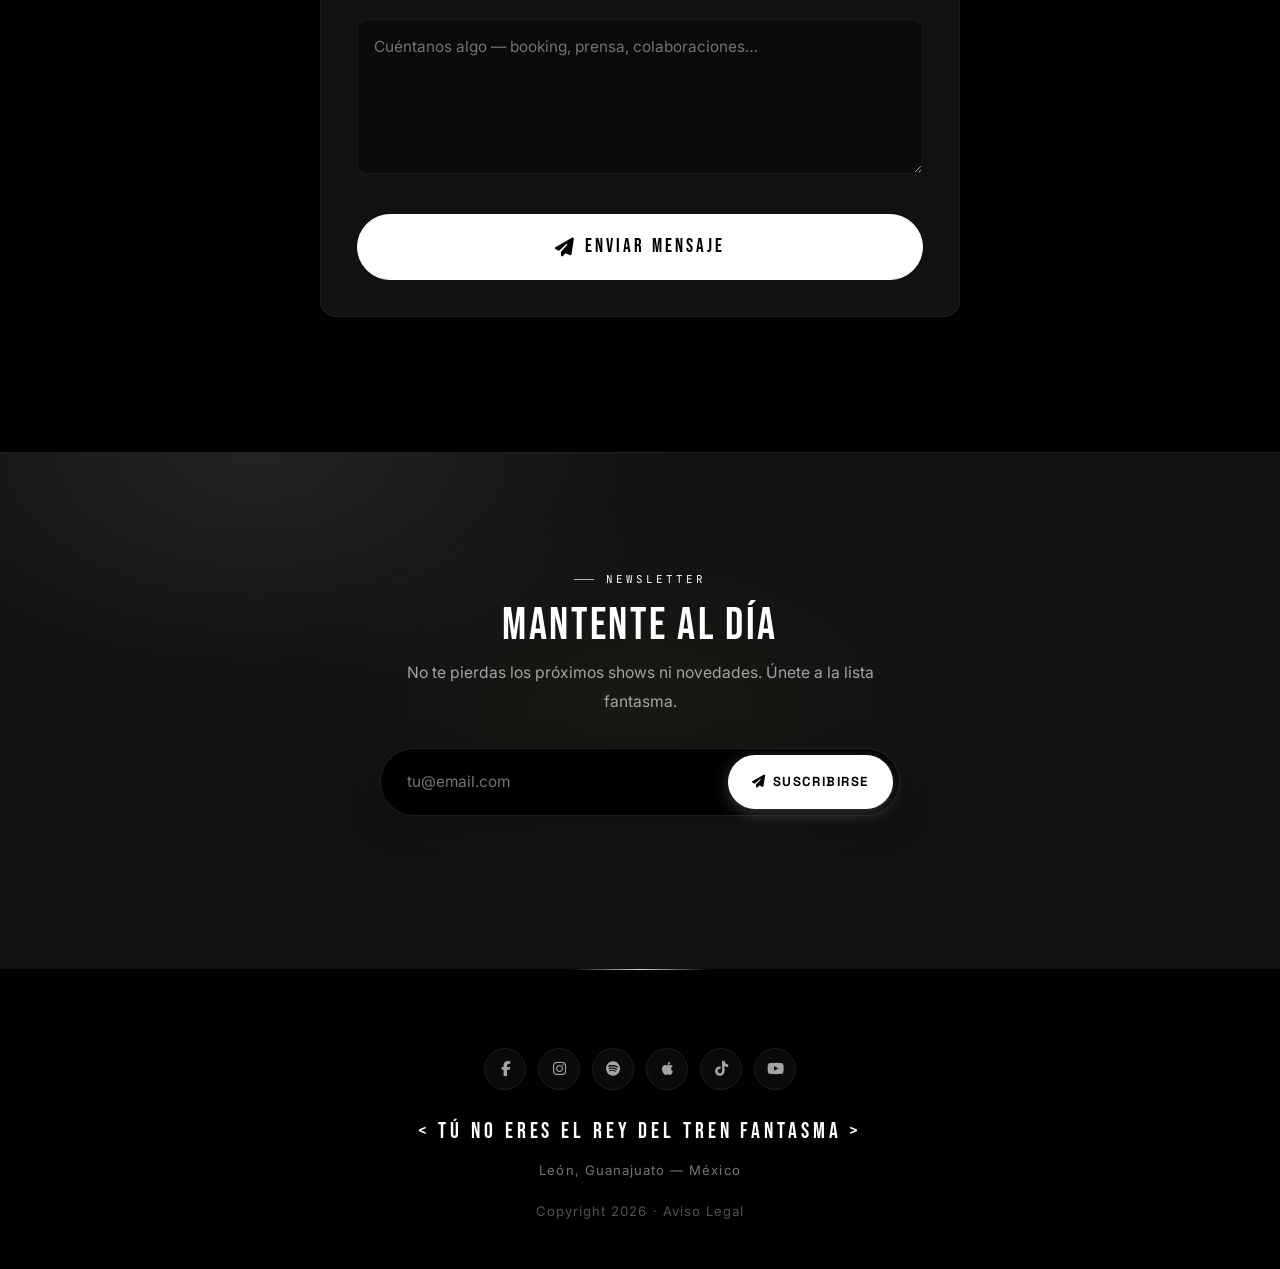
==== commit f7808028: "Portada desde Cloudinary y elimina webp local de 13 MB" ====
--- a/index.html
+++ b/index.html
@@ -11,7 +11,7 @@
   <meta property="og:site_name" content="Tú no eres el rey del tren fantasma">
   <meta property="og:title" id="ogTitle" content="Tú no eres el rey del tren fantasma — Indie Rock desde León">
   <meta property="og:description" id="ogDesc" content="Indie Rock & Rock Alternativo desde León, Guanajuato. Música, shows y novedades.">
-  <meta property="og:image" id="ogImage" content="./img/IMG_1782.webp">
+  <meta property="og:image" id="ogImage" content="https://res.cloudinary.com/fp2xhdc0/image/upload/f_auto,q_auto:good,w_1200,c_limit/v1795887410/elrey/hero_portada_tren_fantasma.webp">
   <meta name="twitter:card" content="summary_large_image">
   <link rel="icon" type="image/svg+xml" href="./img/ghost-white.svg">
   <link rel="icon" type="image/png" sizes="32x32" href="./img/favicon-32x32.png">
@@ -23,7 +23,7 @@
   <link rel="stylesheet" href="https://cdnjs.cloudflare.com/ajax/libs/font-awesome/6.5.2/css/all.min.css" crossorigin="anonymous" referrerpolicy="no-referrer">
   <link href="https://fonts.googleapis.com/css2?family=Bebas+Neue&family=Instrument+Serif:ital@0;1&family=Inter:wght@300;400;500;600;700&family=JetBrains+Mono:wght@400;500&family=Space+Grotesk:wght@300;400;500;600;700&display=swap" rel="stylesheet">
   <link rel="stylesheet" href="./css/tokens.css?v=4">
-  <link rel="stylesheet" href="./css/styles.css?v=4">
+  <link rel="stylesheet" href="./css/styles.css?v=12">
 </head>
 
 <body>
@@ -126,6 +126,20 @@
     </div>
   </div>
 </section>
+
+<!-- MODAL NOTICIA -->
+<div id="noticiaModal" class="modal-noticia" hidden>
+  <div class="modal-caja" role="dialog" aria-modal="true" aria-labelledby="noticiaTitulo">
+    <button class="modal-cerrar" id="noticiaCerrar" aria-label="Cerrar noticia"><i class="fa-solid fa-xmark"></i></button>
+    <div class="img-wrap"><img id="noticiaImg" class="blog-img" alt=""></div>
+    <div class="blog-body">
+      <p class="blog-tag" id="noticiaTag"></p>
+      <h3 class="blog-title" id="noticiaTitulo"></h3>
+      <p class="blog-date" id="noticiaFecha"></p>
+      <div class="noticia-cuerpo" id="noticiaCuerpo"></div>
+    </div>
+  </div>
+</div>
 
 <!-- MÚSICA — CARRUSEL SPOTIFY -->
 <section id="music" class="alt">
@@ -223,11 +237,11 @@
   <script src="./js/config.js?v=2"></script>
   <script src="./js/utils/dom.js?v=4"></script>
   <script src="./js/services/api.js?v=4"></script>
-  <script src="./js/app.api.js?v=5"></script>
+  <script src="./js/app.api.js?v=8"></script>
   <script src="./js/ui/menu.js?v=5"></script>
-  <script src="./js/ui/scroll.js?v=5"></script>
+  <script src="./js/ui/scroll.js?v=6"></script>
   <script src="./js/ui/carousel.js?v=5"></script>
-  <script src="./js/forms/newsletter.js?v=5"></script>
-  <script src="./js/forms/contact.js?v=5"></script>
+  <script src="./js/forms/newsletter.js?v=6"></script>
+  <script src="./js/forms/contact.js?v=6"></script>
 </body>
 </html>
--- a/css/styles.css
+++ b/css/styles.css
@@ -384,7 +384,7 @@
   content: '';
   position: absolute;
   inset: 0;
-  background-image: var(--hero-img, url('../img/IMG_1782.webp'));
+  background-image: var(--hero-img, url('https://res.cloudinary.com/fp2xhdc0/image/upload/f_auto,q_auto:good,w_2000,c_limit/v1795887410/elrey/hero_portada_tren_fantasma.webp'));
   background-position: var(--hero-x, 50%) var(--hero-y, 53%);
   background-size: cover;
   background-repeat: no-repeat;
@@ -837,6 +837,38 @@
   letter-spacing: .04em;
 }
 .blog-card .blog-date i { opacity: .8; }
+.blog-more-btn {
+  margin-top: .8rem; align-self: flex-start;
+  background: transparent; border: 1px solid var(--line-strong); border-radius: 999px;
+  color: var(--text); font-family: var(--font-mono); font-size: .72rem; letter-spacing: .08em; text-transform: uppercase;
+  padding: 8px 16px; cursor: pointer; transition: border-color .25s, background .25s;
+}
+.blog-more-btn:hover { border-color: #fff; background: rgba(255,255,255,.06); }
+
+/* ---------- MODAL NOTICIA ---------- */
+.modal-noticia {
+  position: fixed; inset: 0; z-index: 9000;
+  display: flex; align-items: center; justify-content: center; padding: 20px;
+  background: rgba(0,0,0,.78); backdrop-filter: blur(8px);
+}
+.modal-noticia[hidden] { display: none; }
+.modal-noticia .modal-caja {
+  position: relative; width: min(640px, 100%); max-height: 86vh; overflow: auto;
+  background: var(--surface); border: 1px solid var(--line); border-radius: 18px;
+}
+.modal-noticia .img-wrap { aspect-ratio: 16/9; overflow: hidden; }
+.modal-noticia .img-wrap img { width: 100%; height: 100%; object-fit: cover; display: block; }
+.modal-noticia .blog-body { padding: 22px 24px 26px; }
+.modal-noticia .blog-title { font-size: 1.3rem; display: block; overflow: visible; }
+.noticia-cuerpo { margin-top: .8rem; font-size: .92rem; color: var(--muted); line-height: 1.7; }
+.noticia-cuerpo p { margin: 0 0 .8em; }
+.modal-cerrar {
+  position: absolute; top: 10px; right: 10px; z-index: 2;
+  width: 36px; height: 36px; border-radius: 50%;
+  border: 1px solid var(--line-strong); background: rgba(0,0,0,.7); color: var(--text);
+  display: grid; place-items: center; cursor: pointer;
+}
+.modal-cerrar:hover { background: #fff; color: #000; }
 
 /* ---------- NEWSLETTER ---------- */
 #newsletter {
@@ -1415,7 +1447,7 @@
 
 /* reduce motion */
 @media (prefers-reduced-motion: reduce) {
-  *, *::before, *::after { animation-duration: .01ms !important; transition-duration: .01ms !important; }
+  *, *::before, *::after { animation-duration: .01ms !important; animation-iteration-count: 1 !important; transition-duration: .01ms !important; }
   .anim-y, .anim-x, .anim-fade { opacity: 1; transform: none; }
 }
 
@@ -1437,9 +1469,6 @@
 }
 .shows-table .empty-ghost { padding: 1.6rem 0; }
 .blog-excerpt { font-size: .9rem; color: var(--muted); margin: .5rem 0 0; line-height: 1.6; }
-.blog-more { margin-top: .6rem; }
-.blog-more summary { cursor: pointer; font-family: var(--font-mono); font-size: .72rem; letter-spacing: .06em; text-transform: uppercase; color: var(--text-soft); }
-.blog-more div { margin-top: .6rem; font-size: .9rem; color: var(--muted); line-height: 1.7; }
 /* fila de estado vacío dentro de la tabla de shows */
 .shows-table td.empty-ghost { text-align: center !important; border: none; }
 
@@ -1457,7 +1486,7 @@
 .spin {
   width: 34px; height: 34px; border-radius: 50%; flex-shrink: 0;
   border: 3px solid rgba(255,255,255,.15); border-top-color: #fff;
-  animation: girar .8s linear infinite;
+  animation: girar 1.4s linear infinite;
 }
 .spin.chico { width: 16px; height: 16px; border-width: 2px; display: inline-block; vertical-align: -3px; margin-right: 8px; }
 @keyframes girar { to { transform: rotate(360deg); } }
@@ -1469,10 +1498,10 @@
 .skel::after {
   content: ''; position: absolute; inset: 0;
   background: linear-gradient(90deg, transparent, rgba(255,255,255,.09), transparent);
-  animation: brillo 1.3s infinite;
+  animation: brillo 2.6s ease-in-out infinite;
 }
 @keyframes brillo { from { transform: translateX(-100%); } to { transform: translateX(100%); } }
 .img-wrap.skel::after {
   background: linear-gradient(90deg, transparent, rgba(255,255,255,.09), transparent);
-  animation: brillo 1.3s infinite; opacity: 1;
-}
+  animation: brillo 2.6s ease-in-out infinite; opacity: 1;
+}
